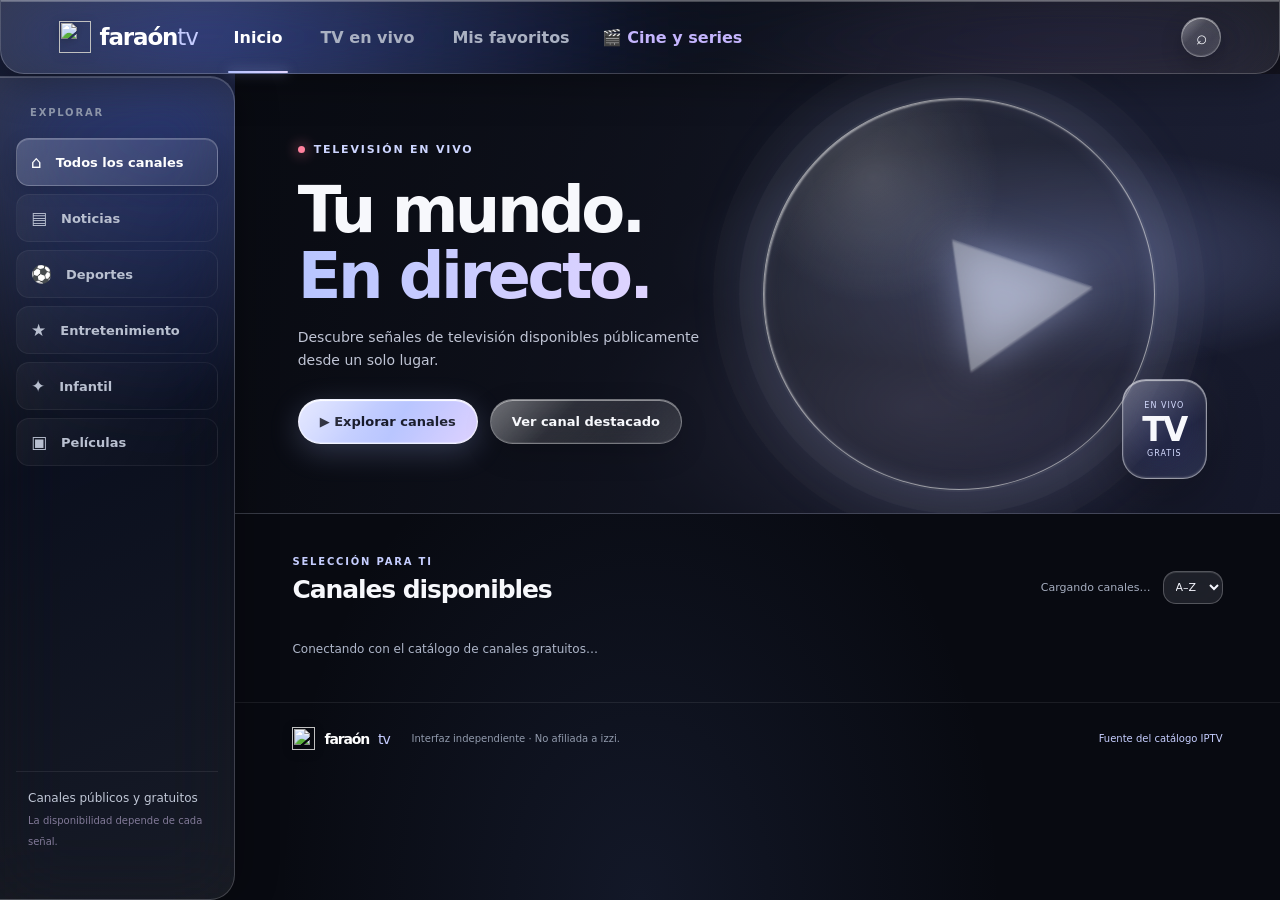
==== index.html @ 4529d4c0 "Show Faraon TV icon without a box" ====
<!doctype html>
<html lang="es"><head><meta charset="utf-8"><meta name="viewport" content="width=device-width,initial-scale=1,viewport-fit=cover"><meta name="theme-color" content="#100c20"><title>Faraón TV — TV en vivo</title><link rel="stylesheet" href="styles.css"><script src="https://cdn.jsdelivr.net/npm/hls.js@latest"></script><style>.cine-nav{color:#c4b5fd;text-decoration:none;display:inline-flex;align-items:center}.cine-nav:hover{color:#fff}@media(max-width:700px){.cine-nav{font-size:12px;padding:8px 6px}}</style><style>
.auth-gate{position:fixed;inset:0;z-index:9999;display:grid;place-items:center;padding:22px;background:radial-gradient(ellipse at 50% 15%,#34235a,#0a0812 65%);color:#fff;font-family:system-ui,sans-serif}.auth-gate[hidden]{display:none}.auth-card{width:min(100%,410px);padding:30px 24px;text-align:center;border:1px solid #ffffff35;border-radius:28px;background:linear-gradient(145deg,#ffffff18,#ffffff08);box-shadow:inset 0 1px #ffffff30,0 24px 70px #0008}.auth-logo{width:86px;height:86px;object-fit:contain;margin:0 auto 12px}.auth-card h1{margin:8px 0;font-size:28px}.auth-card p{color:#c8bfdc;line-height:1.5}.google-login{width:100%;display:flex;align-items:center;justify-content:center;gap:12px;padding:14px;border:1px solid #ffffff38;border-radius:14px;background:#fff;color:#211b2e;font-weight:750;font-size:15px;cursor:pointer}.google-login:disabled{opacity:.6}.google-login svg{width:20px;height:20px}.auth-error{min-height:20px;color:#ffb6c1;font-size:13px}.auth-user{display:flex;align-items:center;gap:8px;font-size:12px;color:#d5c9f1}.auth-user button{border:1px solid #ffffff30;border-radius:999px;background:#ffffff10;color:#fff;padding:7px 10px;cursor:pointer}
.account-menu{position:relative;display:flex;align-items:center;gap:8px;min-width:0}.account-trigger{display:flex;align-items:center;gap:8px;max-width:220px;border:1px solid #ffffff24;background:#ffffff0c;color:inherit;border-radius:999px;padding:5px 10px 5px 5px;cursor:pointer}.account-trigger img,.account-trigger .account-initial{width:30px;height:30px;border-radius:50%;object-fit:cover;background:#51436e}.account-trigger .account-initial{display:grid;place-items:center;color:white;font-weight:800}.account-email{overflow:hidden;text-overflow:ellipsis;white-space:nowrap;max-width:145px;font-size:12px}.account-pop{position:absolute;z-index:1000;right:0;top:calc(100% + 10px);width:240px;padding:14px;border:1px solid #ffffff24;border-radius:16px;background:#171321;color:#fff;box-shadow:0 16px 48px #0009}.account-pop[hidden],.account-menu[hidden]{display:none!important}.account-pop p{font-size:12px;color:#c9c2d8;overflow-wrap:anywhere;margin:0 0 12px}.account-pop button{width:100%;padding:10px;border:0;border-radius:10px;background:#ffffff12;color:#fff;cursor:pointer}@media(max-width:560px){.account-email{display:none}.account-trigger{padding-right:5px}.account-pop{position:fixed;right:12px;top:76px}} .brand-icon{object-fit:contain;background:transparent!important;border:0!important;border-radius:0!important;box-shadow:none!important;backdrop-filter:none!important;padding:0;filter:drop-shadow(0 2px 5px #0004)}.small-brand .brand-icon{width:23px;height:23px}
</style></head>
<body><section id="authGate" class="auth-gate" hidden><div class="auth-card"><img class="auth-logo" src="https://file.garden/atfkA5LAxkEsYlWN/48804-removebg-preview.png" alt="Faraón TV" onerror="this.style.display='none'"><div style="font-size:11px;letter-spacing:.18em;color:#c8b5ff;font-weight:800">ACCESO EXCLUSIVO</div><h1>Bienvenido a Faraón TV</h1><p>Inicia sesión con Google para acceder a los canales, películas y series.</p><button id="googleLogin" class="google-login"><svg viewBox="0 0 48 48" aria-hidden="true"><path fill="#EA4335" d="M24 9.5c3.54 0 6.71 1.22 9.21 3.6l6.85-6.85C35.9 2.38 30.47 0 24 0 14.62 0 6.51 5.38 2.56 13.22l7.98 6.19C12.43 13.72 17.74 9.5 24 9.5z"/><path fill="#4285F4" d="M46.98 24.55c0-1.57-.15-3.09-.38-4.55H24v9.02h12.94c-.58 2.96-2.26 5.48-4.76 7.18l7.73 6C44.42 37.95 46.98 31.77 46.98 24.55z"/><path fill="#FBBC05" d="M10.53 28.59a14.4 14.4 0 0 1 0-9.18l-7.98-6.19a24 24 0 0 0 0 21.56z"/><path fill="#34A853" d="M24 48c6.48 0 11.93-2.13 15.91-5.8l-7.73-6c-2.15 1.45-4.9 2.3-8.18 2.3-6.26 0-11.57-4.22-13.47-9.91l-7.98 6.19C6.51 42.62 14.62 48 24 48z"/></svg>Continuar con Google</button><p id="authError" class="auth-error" role="status"></p><small style="color:#9f95b8">Tu sesión se administra de forma segura con Supabase.</small></div></section>
<script type="module">
import { createClient } from 'https://esm.sh/@supabase/supabase-js@2.57.0';
const supabase=createClient('https://vavccireczpousisropq.supabase.co','sb_publishable_TexyQd7hbvq5Wb1plAVRlQ_CVCT6jrP');
const gate=document.getElementById('authGate'),login=document.getElementById('googleLogin'),err=document.getElementById('authError');
let ready=false;
async function checkAuth(){const {data:{session},error}=await supabase.auth.getSession();if(error)console.error(error);gate.hidden=!!session;document.body.classList.toggle('auth-locked',!session);ready=true;if(session)window.dispatchEvent(new Event('faraon-authenticated'));if(!session&&location.pathname.endsWith('/cine.html'))sessionStorage.setItem('faraon-after-login','cine.html');}
login.addEventListener('click',async()=>{login.disabled=true;err.textContent='Conectando con Google…';const {error}=await supabase.auth.signInWithOAuth({provider:'google',options:{redirectTo:location.origin+location.pathname}});if(error){err.textContent='No se pudo iniciar sesión: '+error.message;login.disabled=false;}});
supabase.auth.onAuthStateChange((event,session)=>{if(event==='SIGNED_IN'&&session){gate.hidden=true;document.body.classList.remove('auth-locked');window.dispatchEvent(new Event('faraon-authenticated'));const next=sessionStorage.getItem('faraon-after-login');if(next){sessionStorage.removeItem('faraon-after-login');if(!location.pathname.endsWith('/'+next))location.href=next;}}else if(event==='SIGNED_OUT'){gate.hidden=false;document.body.classList.add('auth-locked');}});
checkAuth();

const accountMenu=document.getElementById('accountMenu'),accountTrigger=document.getElementById('accountTrigger'),accountPopover=document.getElementById('accountPopover'),accountEmail=document.getElementById('accountEmail'),accountDetails=document.getElementById('accountDetails'),signOutButton=document.getElementById('signOutButton');let currentAccountAvatar=document.getElementById('accountAvatar');
function showAccount(session){if(!accountMenu)return;accountMenu.hidden=!session;if(!session){accountPopover.hidden=true;return;}const user=session.user||{},email=user.email||'Cuenta de Google',name=user.user_metadata?.full_name||user.user_metadata?.name||email,avatar=user.user_metadata?.avatar_url||user.user_metadata?.picture;accountEmail.textContent=email;accountDetails.textContent=email;if(avatar){if(currentAccountAvatar?.tagName!=='IMG'){const img=document.createElement('img');img.id='accountAvatar';img.alt='';img.referrerPolicy='no-referrer';currentAccountAvatar.replaceWith(img);currentAccountAvatar=img;}currentAccountAvatar.src=avatar;}else{if(currentAccountAvatar?.tagName==='IMG'){const span=document.createElement('span');span.id='accountAvatar';span.className='account-initial';currentAccountAvatar.replaceWith(span);currentAccountAvatar=span;}currentAccountAvatar.textContent=(name[0]||'F').toUpperCase();}accountMenu.hidden=false;}
accountTrigger?.addEventListener('click',()=>{accountPopover.hidden=!accountPopover.hidden;accountTrigger.setAttribute('aria-expanded',String(!accountPopover.hidden));});document.addEventListener('click',e=>{if(accountMenu&&!accountMenu.contains(e.target)){accountPopover.hidden=true;accountTrigger?.setAttribute('aria-expanded','false');}});
signOutButton?.addEventListener('click',async()=>{signOutButton.disabled=true;signOutButton.textContent='Cerrando sesión…';const {error}=await supabase.auth.signOut();if(error){accountDetails.textContent='No se pudo cerrar sesión: '+error.message;signOutButton.disabled=false;signOutButton.textContent='Cerrar sesión';return;}showAccount(null);gate.hidden=false;document.body.classList.add('auth-locked');signOutButton.disabled=false;signOutButton.textContent='Cerrar sesión';});supabase.auth.getSession().then(({data})=>showAccount(data.session));supabase.auth.onAuthStateChange((_event,session)=>showAccount(session));
</script>
<header class="topbar"><button class="menu-btn" id="menuBtn" aria-label="Abrir menú">☰</button><a class="brand" href="#"><img class="brand-mark brand-icon" src="https://file.garden/atfkA5LAxkEsYlWN/48804-removebg-preview.png" alt=""><span>faraón<span class="brand-light">tv</span></span></a><nav class="topnav"><button class="nav-link active" data-view="home">Inicio</button><button class="nav-link" data-view="live">TV en vivo</button><button class="nav-link" data-view="favorites">Mis favoritos</button><a class="nav-link cine-nav" href="cine.html">🎬 Cine y series</a></nav><div class="top-actions"><button id="searchToggle" class="icon-btn" aria-label="Buscar">⌕</button><div id="accountMenu" class="account-menu" hidden><button id="accountTrigger" class="account-trigger" aria-expanded="false" aria-controls="accountPopover"><span id="accountAvatar" class="account-initial">F</span><span id="accountEmail" class="account-email">Mi cuenta</span>⌄</button><div id="accountPopover" class="account-pop" hidden><p id="accountDetails"></p><button id="signOutButton">Cerrar sesión</button></div></div></div></header>
<aside id="sidebar" class="sidebar"><div class="mobile-menu-links" aria-label="Navegación principal"><div class="side-label">MENÚ PRINCIPAL</div><button class="side-link" data-view="home">⌂ <span>Inicio</span></button><button class="side-link" data-view="live">▶ <span>TV en vivo</span></button><button class="side-link" data-view="favorites">♡ <span>Mis favoritos</span></button><a class="side-link" href="cine.html">🎬 <span>Cine y series</span></a><button class="side-link" id="mobileSearchToggle">⌕ <span>Buscar canales</span></button><div class="mobile-menu-divider"></div></div><div class="side-label">EXPLORAR</div><button class="side-link selected" data-category="all">⌂ <span>Todos los canales</span></button><button class="side-link" data-category="news">▤ <span>Noticias</span></button><button class="side-link" data-category="sports">⚽ <span>Deportes</span></button><button class="side-link" data-category="entertainment">★ <span>Entretenimiento</span></button><button class="side-link" data-category="kids">✦ <span>Infantil</span></button><button class="side-link" data-category="movies">▣ <span>Películas</span></button><div class="side-note">Canales públicos y gratuitos<br><small>La disponibilidad depende de cada señal.</small></div></aside>
<main><section class="hero"><div class="hero-shade"></div><div class="hero-content"><div class="eyebrow"><span class="live-dot"></span> TELEVISIÓN EN VIVO</div><h1>Tu mundo.<br><span>En directo.</span></h1><p>Descubre señales de televisión disponibles públicamente desde un solo lugar.</p><div class="hero-actions"><button id="exploreBtn" class="primary-btn">▶ Explorar canales</button><button id="featuredBtn" class="secondary-btn">Ver canal destacado</button></div></div><div class="hero-badge"><span>EN VIVO</span><strong>TV</strong><small>GRATIS</small></div></section>
<section id="playerSection" class="player-section hidden"><div class="player-head"><div><span class="live-pill">● EN VIVO</span><h2 id="playingTitle">Selecciona un canal</h2></div><button id="closePlayer" class="icon-btn">✕</button></div><div class="video-wrap"><video id="video" controls playsinline></video><div id="playerMessage" class="player-message">Elige un canal para comenzar.</div></div><p class="player-hint">Si una señal no carga, puede estar fuera de línea o no permitir reproducción en este navegador.</p></section>
<section class="content-section" id="channelsSection"><div class="section-head"><div><p class="eyebrow purple">SELECCIÓN PARA TI</p><h2 id="sectionTitle">Canales disponibles</h2></div><div class="section-tools"><span id="channelCount" class="muted">Cargando canales…</span><select id="sortSelect" aria-label="Ordenar canales"><option value="name">A–Z</option><option value="country">País</option></select></div></div><div id="searchBox" class="search-box hidden"><input id="searchInput" type="search" placeholder="Busca un canal…" autocomplete="off"></div><div id="status" class="status">Conectando con el catálogo de canales gratuitos…</div><div id="channelGrid" class="channel-grid"></div><button id="loadMore" class="load-more hidden">Cargar más canales</button></section>
<footer><span class="brand small-brand"><img class="brand-mark brand-icon" src="https://file.garden/atfkA5LAxkEsYlWN/48804-removebg-preview.png" alt=""> faraón<span class="brand-light">tv</span></span><span>Interfaz independiente · No afiliada a izzi.</span><a href="https://github.com/iptv-org/iptv" target="_blank" rel="noreferrer">Fuente del catálogo IPTV</a></footer></main><script src="app.js"></script></body></html>
---- styles.css ----
:root{--bg:#100c20;--panel:#1b1630;--text:#f8f6ff;--muted:#aaa3bd;--purple:#9c6cff;--pink:#e65bbd;--line:#ffffff13}*{box-sizing:border-box}html{scroll-behavior:smooth}body{margin:0;background:var(--bg);color:var(--text);font-family:Inter,system-ui,sans-serif}button,input,select{font:inherit}button{cursor:pointer;color:inherit;border:0}.topbar{height:76px;display:flex;align-items:center;gap:34px;padding:0 5.5%;background:#100c20ed;border-bottom:1px solid var(--line);position:sticky;top:0;z-index:10;backdrop-filter:blur(18px)}.brand{display:flex;align-items:center;gap:9px;text-decoration:none;color:white;font-size:23px;font-weight:900;letter-spacing:-1px;white-space:nowrap}.brand-mark{display:grid;place-items:center;width:32px;height:32px;background:linear-gradient(135deg,var(--purple),var(--pink));border-radius:10px;font-size:15px}.brand-light{font-weight:500;color:#b7a3ff}.topnav{display:flex;gap:26px;height:100%;align-items:center}.nav-link{height:100%;background:none;color:var(--muted);font-weight:600;position:relative}.nav-link.active,.nav-link:hover{color:#fff}.nav-link.active:after{content:"";height:3px;position:absolute;bottom:0;left:0;right:0;background:linear-gradient(90deg,var(--purple),var(--pink));border-radius:3px}.top-actions{margin-left:auto;display:flex;gap:20px;align-items:center}.icon-btn,.menu-btn{background:#ffffff0c;border:1px solid var(--line);width:40px;height:40px;border-radius:50%;font-size:19px}.avatar{width:36px;height:36px;border-radius:50%;display:grid;place-items:center;background:linear-gradient(135deg,#b38aff,#f16bc1);font-weight:800}.menu-btn{display:none}.sidebar{position:fixed;top:76px;bottom:0;left:0;width:235px;padding:30px 16px;background:#151027;border-right:1px solid var(--line);z-index:5;display:flex;flex-direction:column;gap:8px}.side-label{font-size:10px;font-weight:800;letter-spacing:1.8px;color:#716985;padding:0 14px 12px}.side-link{display:flex;align-items:center;gap:14px;padding:13px 14px;border-radius:12px;background:transparent;color:#bcb5cf;text-align:left;font-size:17px}.side-link span{font-size:13px;font-weight:600}.side-link:hover,.side-link.selected{background:#8d60ed20;color:white}.side-link.selected{box-shadow:inset 3px 0 var(--purple)}.side-note{margin-top:auto;padding:16px 12px;border-top:1px solid var(--line);font-size:12px;line-height:1.8;color:#c3b8df}.side-note small{color:#827a98}main{margin-left:235px}.hero{min-height:420px;position:relative;overflow:hidden;padding:65px 6%;display:flex;align-items:center;background:radial-gradient(ellipse at 80% 40%,#683ba8 0,#312052 27%,#17102a 63%,#100c20 100%)}.hero:before{content:"";position:absolute;width:360px;height:360px;right:10%;top:28px;border-radius:50%;border:1px solid #c7a3ff24;box-shadow:0 0 0 35px #c7a3ff09,0 0 0 75px #c7a3ff07}.hero:after{content:"▶";position:absolute;right:17%;top:100px;font-size:160px;color:#fff1;text-shadow:0 0 80px #d7b7ff66;transform:rotate(-8deg)}.hero-shade{position:absolute;inset:0;background:linear-gradient(90deg,#100c20 0%,#100c20a8 47%,transparent 100%)}.hero-content{position:relative;z-index:1;max-width:550px}.eyebrow{font-size:11px;letter-spacing:2px;font-weight:800;color:#d7c3ff;display:flex;align-items:center;gap:9px}.live-dot{width:7px;height:7px;background:#ff4f88;border-radius:50%;box-shadow:0 0 12px #ff4f88}.hero h1{font-size:clamp(42px,5vw,67px);letter-spacing:-3px;line-height:1.03;margin:22px 0 16px;font-weight:900}.hero h1 span{color:#c3a4ff}.hero p{color:#bcb3d0;max-width:420px;line-height:1.7;font-size:14px}.hero-actions{display:flex;gap:12px;margin-top:26px;flex-wrap:wrap}.primary-btn,.secondary-btn{padding:14px 19px;border-radius:11px;font-weight:700;font-size:13px}.primary-btn{background:linear-gradient(110deg,#9561f6,#d35dc7);box-shadow:0 8px 25px #9a55eb38}.secondary-btn{background:#ffffff10;border:1px solid #ffffff28}.hero-badge{position:absolute;right:7%;bottom:34px;z-index:1;width:85px;height:100px;border-radius:15px;background:#ffffff12;border:1px solid #ffffff28;display:flex;flex-direction:column;align-items:center;justify-content:center;backdrop-filter:blur(10px)}.hero-badge span,.hero-badge small{font-size:8px;letter-spacing:1px;color:#d9c5ff}.hero-badge strong{font-size:33px;letter-spacing:-2px}.content-section,.player-section{padding:38px 5.5% 30px}.section-head,.player-head{display:flex;align-items:end;justify-content:space-between;gap:20px;margin-bottom:22px}.purple{color:#b99aff;font-size:10px;margin:0 0 8px}.section-head h2,.player-head h2{margin:0;font-size:25px;letter-spacing:-.8px}.section-tools{display:flex;align-items:center;gap:12px}.muted{font-size:11px;color:var(--muted)}select{background:var(--panel);color:#ddd4f4;border:1px solid var(--line);border-radius:8px;padding:8px;font-size:11px}.channel-grid{display:grid;grid-template-columns:repeat(4,minmax(0,1fr));gap:15px}.channel-card{min-width:0;background:linear-gradient(145deg,#211a37,#19142a);border:1px solid #ffffff0d;border-radius:14px;overflow:hidden;text-align:left;transition:transform .18s,border-color .18s;position:relative}.channel-card:hover{transform:translateY(-4px);border-color:#a17afc80}.channel-logo{height:100px;display:grid;place-items:center;background:radial-gradient(ellipse at center,#4b356a,#211a37 70%);padding:18px;position:relative}.channel-logo img{position:absolute;left:50%;top:50%;transform:translate(-50%,-50%);display:block;width:auto;height:auto;max-width:calc(100% - 34px);max-height:calc(100% - 24px);object-fit:contain;filter:drop-shadow(0 4px 12px #0005);pointer-events:none}.channel-logo .logo-fallback{position:relative;z-index:0;max-width:100%;overflow:hidden;text-overflow:ellipsis;white-space:nowrap}.logo-fallback{font-size:27px;font-weight:900;letter-spacing:-1px;color:#d5c2ff}.channel-info{padding:12px 13px 14px}.channel-name{font-size:12px;font-weight:750;white-space:nowrap;overflow:hidden;text-overflow:ellipsis;margin-bottom:7px}.channel-meta{font-size:10px;color:#9b91b4;display:flex;justify-content:space-between;gap:5px}.channel-live{color:#ff80aa;font-weight:800;font-size:9px}.favorite{position:absolute;top:9px;right:9px;background:#120d1eaa;border:1px solid #ffffff1a;border-radius:50%;width:29px;height:29px;font-size:16px}.favorite.on{color:#ff7eb5}.search-box{margin:-5px 0 18px}.search-box input{width:100%;padding:13px 15px;border:1px solid var(--line);border-radius:10px;background:var(--panel);color:white;outline:none}.status{font-size:12px;color:#a89dbd;padding:16px 0}.load-more{display:block;margin:26px auto 0;background:#ffffff0c;border:1px solid var(--line);padding:12px 22px;border-radius:10px;font-weight:600;font-size:12px}.player-section{padding-top:28px;background:#0c0916;border-bottom:1px solid var(--line)}.player-head{align-items:center}.live-pill{display:inline-block;font-size:9px;letter-spacing:1px;color:#ff7daa;margin-bottom:8px}.video-wrap{position:relative;background:#050408;border-radius:14px;overflow:hidden;aspect-ratio:16/9;max-height:70vh}.video-wrap video{width:100%;height:100%;display:block;background:#050408}.player-message{position:absolute;inset:0;display:grid;place-items:center;color:#b9b0cb;font-size:13px;text-align:center;padding:25px;pointer-events:none}.player-hint{font-size:10px;color:#817790}.hidden{display:none!important}footer{border-top:1px solid var(--line);padding:24px 5.5%;display:flex;align-items:center;gap:22px;color:#7f7692;font-size:10px;flex-wrap:wrap}.small-brand{font-size:14px}.small-brand .brand-mark{width:23px;height:23px;border-radius:7px;font-size:11px}footer a{color:#b9a1f6;text-decoration:none;margin-left:auto}
@media(max-width:1050px){.sidebar{width:205px}.sidebar span{font-size:12px}main{margin-left:205px}.channel-grid{grid-template-columns:repeat(3,minmax(0,1fr))}.topbar{gap:22px}.hero-badge{right:4%}}
@media(max-width:760px){.topbar{height:64px;padding:0 16px;gap:13px}.menu-btn{display:block;width:35px;height:35px;font-size:16px}.brand{font-size:20px;gap:7px}.brand-mark{width:29px;height:29px}.topnav{display:none}.top-actions{gap:10px}.sidebar{top:64px;transform:translateX(-100%);transition:transform .2s;width:255px;box-shadow:15px 0 40px #0005}.sidebar.open{transform:translateX(0)}main{margin-left:0}.hero{min-height:390px;padding:52px 23px}.hero h1{font-size:49px}.hero p{max-width:290px;font-size:13px}.hero:before{right:-140px;top:80px}.hero:after{right:-25px;top:130px;font-size:120px}.hero-badge{right:18px;bottom:20px;transform:scale(.78);transform-origin:bottom right}.hero-content{max-width:90%}.content-section,.player-section{padding:29px 17px}.section-head{align-items:flex-start;flex-direction:column;gap:14px}.section-head h2{font-size:22px}.section-tools{width:100%;justify-content:space-between}.channel-grid{grid-template-columns:repeat(2,minmax(0,1fr));gap:11px}.channel-logo{height:88px;padding:14px}.channel-info{padding:11px}.channel-name{font-size:11px}.channel-meta{font-size:9px}.player-head h2{font-size:20px}.video-wrap{aspect-ratio:16/9}footer{padding:22px 17px;gap:12px}footer a{margin-left:0}.section-tools select{max-width:90px}}@media(min-width:761px) and (max-width:900px){.topbar{padding:0 20px}.sidebar{width:190px}main{margin-left:190px}.channel-grid{grid-template-columns:repeat(2,minmax(0,1fr))}.hero{padding-left:35px}.hero h1{font-size:50px}}
/* Marcadores y partidos */
.matches-section{padding:38px 5.5% 34px;background:linear-gradient(180deg,#171128,#100c20);border-top:1px solid var(--line);border-bottom:1px solid var(--line);scroll-margin-top:82px}.matches-heading{display:flex;justify-content:space-between;align-items:center;gap:18px;margin-bottom:20px}.matches-heading h2{margin:0;font-size:27px;letter-spacing:-.8px}.matches-subtitle{margin:9px 0 0;color:var(--muted);font-size:12px;line-height:1.5}.refresh-btn{background:#ffffff0d;border:1px solid #ffffff22;border-radius:10px;padding:11px 14px;font-size:12px;font-weight:700;white-space:nowrap}.refresh-btn:hover{background:#9c6cff22}.matches-filters{display:flex;gap:8px;flex-wrap:wrap;margin:0 0 17px}.match-filter{padding:8px 13px;border-radius:999px;background:#ffffff08;border:1px solid var(--line);font-size:11px;color:#bdb3d1}.match-filter.active{background:#9c6cff25;border-color:#9c6cff99;color:white}.matches-status{font-size:12px;color:var(--muted);padding:10px 0 15px}.matches-grid{display:grid;grid-template-columns:repeat(2,minmax(0,1fr));gap:12px}.match-card{min-width:0;padding:15px;background:linear-gradient(145deg,#211a37,#19142a);border:1px solid #ffffff12;border-radius:13px}.match-card-top{display:flex;justify-content:space-between;gap:8px;align-items:center;margin-bottom:15px}.match-league{font-size:10px;color:#bca8f4;white-space:nowrap;overflow:hidden;text-overflow:ellipsis}.match-state{font-size:9px;font-weight:800;letter-spacing:.6px;padding:5px 7px;border-radius:6px;background:#ffffff0c;color:#c6bdd6;white-space:nowrap}.match-state.live{background:#ff4e7620;color:#ff83a2}.match-teams{display:grid;grid-template-columns:minmax(0,1fr) auto minmax(0,1fr);gap:10px;align-items:center}.match-team{display:flex;align-items:center;gap:8px;min-width:0;font-size:12px;font-weight:700}.match-team.away{flex-direction:row-reverse;text-align:right}.team-logo{width:27px;height:27px;object-fit:contain;flex-shrink:0}.team-name{overflow:hidden;text-overflow:ellipsis;line-height:1.35}.match-score{font-size:21px;font-weight:900;letter-spacing:1px;white-space:nowrap}.match-time{font-size:11px;color:#b8adca;text-align:center;margin-top:14px}.match-card.live-card{border-color:#ff4e7650}.matches-foot{display:flex;justify-content:space-between;gap:12px;flex-wrap:wrap;color:#817790;font-size:10px;margin-top:18px}.matches-empty{grid-column:1/-1;border:1px dashed #ffffff20;border-radius:12px;padding:24px;color:#aaa0bc;text-align:center;font-size:12px;line-height:1.7}.hero-actions .secondary-btn{position:relative;z-index:2}
@media(max-width:760px){.matches-section{padding:29px 17px}.matches-heading{align-items:flex-start}.matches-heading h2{font-size:23px}.matches-subtitle{max-width:260px}.refresh-btn{padding:10px;font-size:11px}.matches-grid{grid-template-columns:minmax(0,1fr);gap:10px}.match-card{padding:13px}.match-team{font-size:11px}.match-score{font-size:20px}.matches-foot{font-size:9px}}


/* Acción para abrir una señal deportiva desde un partido en juego */
.match-watch-btn{display:block;width:100%;margin-top:14px;padding:11px 14px;border:1px solid rgba(157,116,255,.45);border-radius:12px;background:linear-gradient(135deg,#7b42e8,#5726b8);color:#fff;font:inherit;font-weight:700;cursor:pointer;transition:filter .2s,transform .2s}.match-watch-btn:hover{filter:brightness(1.12);transform:translateY(-1px)}.match-watch-btn:focus-visible{outline:2px solid #fff;outline-offset:3px}

/* Exploración de canales por país */
.country-toggle{margin-top:6px}.country-chevron{margin-left:auto!important;font-size:17px!important;color:#8e82a8}.country-panel{padding:0 4px 8px 12px;display:flex;flex-direction:column;gap:8px;min-height:0}.country-panel.hidden{display:none}.country-panel input{width:100%;min-width:0;background:#ffffff0b;color:#fff;border:1px solid var(--line);border-radius:9px;padding:10px;font-size:12px;outline:none}.country-panel input:focus{border-color:var(--purple)}.country-list{display:flex;flex-direction:column;gap:3px;max-height:34vh;overflow:auto;padding-right:3px}.country-option{display:flex;justify-content:space-between;align-items:center;gap:8px;text-align:left;background:transparent;color:#bcb5cf;padding:9px 10px;border-radius:8px;font-size:12px}.country-option small{color:#827a98;font-size:10px}.country-option:hover,.country-option.selected{background:#8d60ed20;color:#fff}.country-option.selected{box-shadow:inset 2px 0 var(--purple)}
@media(max-width:760px){.country-list{max-height:27vh}.country-panel{padding-left:8px}}

/* Fix menú desplegable de países dentro del sidebar */
.country-menu{display:flex;flex-direction:column;gap:6px;flex-shrink:0}
.country-toggle{width:100%;flex-shrink:0}
.country-panel{width:100%;max-height:42vh;overflow:hidden;padding:8px;background:#100c20;border:1px solid var(--line);border-radius:12px;display:flex;flex-direction:column;gap:8px}
.country-panel.hidden{display:none!important}
.country-panel input{width:100%;min-width:0;background:#ffffff0b;color:#fff;border:1px solid var(--line);border-radius:9px;padding:10px;font-size:12px;outline:none}
.country-list{display:flex;flex-direction:column;gap:3px;overflow-y:auto;min-height:0;max-height:calc(42vh - 55px);padding-right:3px}
.country-option{flex-shrink:0}
@media(max-width:760px){.country-panel{max-height:38vh}.country-list{max-height:calc(38vh - 55px)}}


/* Apple-inspired Liquid Glass refresh */
:root{color-scheme:dark;--bg:#090b12;--panel:rgba(255,255,255,.065);--text:#f7f8fc;--muted:#a5adbf;--purple:#a9b8ff;--pink:#d6c4ff;--line:rgba(255,255,255,.13)}
html{scroll-padding-top:88px}
body{background:radial-gradient(ellipse at 72% -10%,rgba(112,128,255,.20),transparent 38%),radial-gradient(ellipse at 4% 38%,rgba(170,130,255,.10),transparent 35%),#090b12;color:var(--text)}
button,select,input{ -webkit-tap-highlight-color:transparent}
button{transition:background .22s,border-color .22s,transform .22s,box-shadow .22s}
.topbar{height:74px;padding:0 4.5%;gap:30px;background:rgba(15,17,27,.66);border-bottom:1px solid rgba(255,255,255,.12);backdrop-filter:blur(32px) saturate(180%);-webkit-backdrop-filter:blur(32px) saturate(180%);box-shadow:0 8px 30px #0002}
.brand{letter-spacing:-1.15px}.brand-mark{background:linear-gradient(145deg,rgba(255,255,255,.35),rgba(160,174,255,.22));border:1px solid #ffffff40;box-shadow:inset 0 1px #ffffff65,0 5px 18px #8395ff25;backdrop-filter:blur(20px)}
.brand-light{color:#c5ccff}
.nav-link{color:#aab1c2}.nav-link.active:after{height:2px;background:linear-gradient(90deg,#b5c2ff,#e2d5ff);box-shadow:0 0 12px #b5c2ff99}
.icon-btn,.menu-btn{background:rgba(255,255,255,.075);border:1px solid rgba(255,255,255,.17);box-shadow:inset 0 1px rgba(255,255,255,.12),0 5px 20px #0002;backdrop-filter:blur(20px)}
.icon-btn:hover,.menu-btn:hover{background:rgba(255,255,255,.14);transform:translateY(-1px)}
.avatar{background:linear-gradient(145deg,#d7dcff,#a5aefb 50%,#d7c3ff);color:#20243a;box-shadow:inset 0 1px #fff9,0 4px 18px #a7b4ff35}
.sidebar{background:rgba(17,19,29,.68);border-right:1px solid #ffffff12;backdrop-filter:blur(30px) saturate(160%);-webkit-backdrop-filter:blur(30px) saturate(160%)}
.side-label{color:#8f98ac}.side-link{border:1px solid transparent;color:#b9c0d0;border-radius:13px}.side-link:hover,.side-link.selected{background:linear-gradient(135deg,rgba(171,186,255,.18),rgba(220,207,255,.06));border-color:rgba(202,211,255,.18);color:white;box-shadow:inset 0 1px rgba(255,255,255,.09)}.side-link.selected{box-shadow:inset 3px 0 #c1caff,inset 0 1px #ffffff12}
.side-note{border-top-color:#ffffff14;color:#c0c7d6}
.hero{min-height:440px;background:radial-gradient(ellipse at 78% 45%,rgba(140,155,255,.28),transparent 34%),radial-gradient(ellipse at 66% 70%,rgba(214,196,255,.13),transparent 32%),linear-gradient(115deg,#10131e,#17192b 60%,#202039);border-bottom:1px solid #ffffff0c}
.hero:before{width:340px;height:340px;right:12%;top:40px;border:1px solid #e1e5ff3b;box-shadow:0 0 0 1px #ffffff08,0 0 0 24px #ffffff08,0 0 0 52px #ffffff06,0 0 70px #a5b4ff24}
.hero:after{right:18%;top:115px;color:#ffffff14;text-shadow:0 0 90px #b9c5ff80}
.hero-shade{background:linear-gradient(90deg,#0c0f19 0%,rgba(12,15,25,.85) 40%,rgba(12,15,25,.05) 100%)}
.eyebrow{color:#cdd5ff;letter-spacing:1.8px}.live-dot{background:#ff829e;box-shadow:0 0 14px #ff829e}
.hero h1{letter-spacing:-3.5px}.hero h1 span{background:linear-gradient(100deg,#b7c5ff,#e0d4ff);color:transparent;background-clip:text;-webkit-background-clip:text}
.hero p{color:#c0c5d5}
.primary-btn,.secondary-btn{border-radius:999px;padding:14px 21px;backdrop-filter:blur(20px);-webkit-backdrop-filter:blur(20px)}
.primary-btn{background:linear-gradient(120deg,#dbe0ff,#b8c5ff 55%,#d9ccff);color:#171a2a;box-shadow:inset 0 1px #fff,0 8px 28px #a7b4ff26}
.primary-btn:hover{transform:translateY(-2px);box-shadow:inset 0 1px #fff,0 12px 34px #a7b4ff3d}
.secondary-btn{background:rgba(255,255,255,.09);border:1px solid rgba(255,255,255,.22);box-shadow:inset 0 1px rgba(255,255,255,.12)}
.secondary-btn:hover{background:rgba(255,255,255,.15)}
.hero-badge{border-radius:24px;background:linear-gradient(145deg,rgba(255,255,255,.16),rgba(255,255,255,.035));border:1px solid #ffffff36;box-shadow:inset 0 1px #ffffff30,0 20px 60px #0003;backdrop-filter:blur(28px) saturate(180%);-webkit-backdrop-filter:blur(28px) saturate(180%)}
.hero-badge span,.hero-badge small{color:#d5dcff}
.content-section{padding-top:42px}.section-head h2,.player-head h2{letter-spacing:-1.1px}
.purple{color:#c6ceff}
select,.search-box input{background:rgba(255,255,255,.065);color:#f6f7ff;border:1px solid rgba(255,255,255,.16);border-radius:13px;backdrop-filter:blur(18px);outline:none}
select:focus,.search-box input:focus{border-color:#b8c4ff88;box-shadow:0 0 0 3px #b8c4ff18}
.channel-grid{gap:17px}
.channel-card{background:linear-gradient(145deg,rgba(255,255,255,.095),rgba(255,255,255,.035));border:1px solid rgba(255,255,255,.12);border-radius:21px;box-shadow:inset 0 1px rgba(255,255,255,.11),0 10px 30px #0002;backdrop-filter:blur(22px) saturate(140%);-webkit-backdrop-filter:blur(22px) saturate(140%);transition:transform .25s,border-color .25s,background .25s,box-shadow .25s}
.channel-card:hover{transform:translateY(-4px) scale(1.012);border-color:rgba(194,205,255,.38);background:linear-gradient(145deg,rgba(185,198,255,.13),rgba(255,255,255,.045));box-shadow:inset 0 1px #ffffff20,0 18px 38px #0003}
.channel-logo{height:112px;background:radial-gradient(ellipse at 50% 35%,rgba(178,190,255,.16),rgba(255,255,255,.025) 68%);border-bottom:1px solid #ffffff0c}
.logo-fallback{color:#d7ddff}
.channel-info{padding:14px 15px 16px}.channel-name{font-size:12px}.channel-meta{color:#aeb6c9}
.favorite{background:rgba(18,20,32,.68);border:1px solid #ffffff28;box-shadow:inset 0 1px #ffffff15;backdrop-filter:blur(16px)}
.favorite:hover{transform:scale(1.08);background:#ffffff1c}.favorite.on{color:#ffb5d2}
.status{color:#aeb6c9}
.load-more{border-radius:999px;background:rgba(255,255,255,.07);border:1px solid #ffffff20;backdrop-filter:blur(20px)}
.load-more:hover{background:rgba(255,255,255,.13)}
.player-section{background:rgba(255,255,255,.025);border-bottom:1px solid #ffffff14}
.video-wrap{border:1px solid #ffffff20;border-radius:22px;box-shadow:0 22px 70px #0005;background:#03040a}
.player-message{background:rgba(8,10,18,.26);backdrop-filter:blur(3px)}
footer{border-top-color:#ffffff14;color:#929bad}footer a{color:#c6ceff}
@media(max-width:760px){.topbar{height:64px;padding:0 14px;background:rgba(13,15,24,.76)}.sidebar{background:rgba(17,19,29,.88);backdrop-filter:blur(34px) saturate(180%);-webkit-backdrop-filter:blur(34px) saturate(180%);border-right:1px solid #ffffff1c}.hero{min-height:410px;padding:47px 21px}.hero h1{font-size:clamp(43px,12vw,53px);letter-spacing:-2.8px}.hero:before{right:-160px;top:90px;width:300px;height:300px}.hero:after{right:-25px;top:145px;font-size:112px}.hero-badge{right:12px;bottom:15px}.hero-content{max-width:100%}.content-section,.player-section{padding:30px 15px}.channel-grid{gap:12px}.channel-card{border-radius:18px}.channel-logo{height:94px}.channel-info{padding:12px}.section-head h2{font-size:23px}.player-head h2{font-size:19px}.video-wrap{border-radius:17px}footer{padding:22px 16px}}
@media(prefers-reduced-motion:reduce){*,*::before,*::after{scroll-behavior:auto!important;transition:none!important;animation:none!important}}

/* Liquid Glass: más profundidad óptica, reflejos y capas translúcidas */
:root{--glass-edge:rgba(255,255,255,.34);--glass-fill:rgba(230,236,255,.085);--glass-shadow:0 18px 55px rgba(0,0,0,.28)}
body{background:radial-gradient(ellipse at 16% 4%,rgba(106,133,255,.27),transparent 32%),radial-gradient(ellipse at 84% 25%,rgba(201,167,255,.20),transparent 29%),radial-gradient(ellipse at 50% 100%,rgba(97,125,208,.12),transparent 40%),#080a11;background-attachment:fixed}
.topbar{background:linear-gradient(120deg,rgba(242,245,255,.14),rgba(140,157,220,.045) 48%,rgba(255,255,255,.085));border:1px solid rgba(255,255,255,.2);border-top-color:rgba(255,255,255,.35);border-radius:0 0 24px 24px;box-shadow:inset 0 1px rgba(255,255,255,.24),0 12px 38px #0004;backdrop-filter:blur(34px) saturate(190%);-webkit-backdrop-filter:blur(34px) saturate(190%)}
.sidebar{background:linear-gradient(155deg,rgba(227,233,255,.13),rgba(135,151,211,.045) 44%,rgba(255,255,255,.07));border:1px solid rgba(255,255,255,.19);border-left:0;border-radius:0 25px 25px 0;box-shadow:inset 0 1px rgba(255,255,255,.22),10px 0 36px #0003;backdrop-filter:blur(34px) saturate(190%);-webkit-backdrop-filter:blur(34px) saturate(190%)}
.hero{isolation:isolate;background:radial-gradient(ellipse at 76% 42%,rgba(164,180,255,.38),transparent 32%),radial-gradient(ellipse at 65% 76%,rgba(219,199,255,.2),transparent 33%),linear-gradient(130deg,#111522,#20243b 55%,#15182a);border-bottom:1px solid rgba(255,255,255,.16)}
.hero:before{width:390px;height:390px;right:12%;top:24px;border:1px solid rgba(255,255,255,.55);background:radial-gradient(circle at 28% 20%,rgba(255,255,255,.17),transparent 30%),linear-gradient(135deg,rgba(255,255,255,.08),rgba(173,190,255,.015));box-shadow:inset 1px 1px 2px #fff8,inset -2px -3px 18px #c5d0ff20,0 0 0 2px #ffffff0c,0 0 0 24px #ffffff08,0 0 0 50px #ffffff05,0 0 75px #9caeff30;backdrop-filter:blur(2px)}
.hero:after{font-size:174px;right:18%;top:105px;color:#f5f6ff28;text-shadow:0 2px 2px #fff4,0 0 45px #bdc9ff80;filter:drop-shadow(0 18px 30px #0005)}
.hero-shade{z-index:-1;background:linear-gradient(90deg,rgba(9,11,18,.96),rgba(9,11,18,.66) 44%,rgba(9,11,18,.03))}
.hero-badge{background:linear-gradient(145deg,rgba(255,255,255,.26),rgba(255,255,255,.045) 60%,rgba(176,192,255,.13));border:1px solid rgba(255,255,255,.46);box-shadow:inset 0 1px 1px #fff9,inset 0 -1px 2px #fff3,0 18px 55px #0004;backdrop-filter:blur(30px) saturate(200%);-webkit-backdrop-filter:blur(30px) saturate(200%)}
.primary-btn,.secondary-btn,.icon-btn,.menu-btn,.load-more{position:relative;overflow:hidden}
.primary-btn:before,.secondary-btn:before,.icon-btn:before,.menu-btn:before,.load-more:before{content:"";position:absolute;inset:0;border-radius:inherit;pointer-events:none;background:linear-gradient(135deg,rgba(255,255,255,.3),transparent 38%,rgba(255,255,255,.025) 68%,rgba(255,255,255,.13));opacity:.9}
.primary-btn{border:1px solid rgba(255,255,255,.72);box-shadow:inset 0 1px 1px #fff, inset 0 -1px 1px #fff5,0 8px 30px #aebdff3b}
.secondary-btn{background:linear-gradient(135deg,rgba(255,255,255,.19),rgba(255,255,255,.045));border:1px solid rgba(255,255,255,.36);box-shadow:inset 0 1px #ffffff75,inset 0 -1px #ffffff16,0 10px 30px #0002}
.icon-btn,.menu-btn{background:linear-gradient(145deg,rgba(255,255,255,.2),rgba(255,255,255,.045));border-color:rgba(255,255,255,.32);box-shadow:inset 0 1px #ffffff85,inset 0 -1px #ffffff18,0 8px 22px #0003}
.side-link{background:linear-gradient(120deg,rgba(255,255,255,.045),transparent);border:1px solid rgba(255,255,255,.055)}
.side-link:hover,.side-link.selected{background:linear-gradient(120deg,rgba(204,214,255,.24),rgba(255,255,255,.065));border-color:rgba(255,255,255,.23);box-shadow:inset 0 1px #ffffff2b,0 5px 18px #0002}
.channel-card{position:relative;background:linear-gradient(145deg,rgba(231,237,255,.14),rgba(255,255,255,.035) 55%,rgba(178,191,255,.055));border:1px solid rgba(255,255,255,.21);box-shadow:inset 0 1px 1px rgba(255,255,255,.26),inset 0 -1px rgba(255,255,255,.06),0 16px 38px #0003}
.channel-card:before{content:"";position:absolute;inset:0 0 auto;height:55%;border-radius:inherit;pointer-events:none;background:linear-gradient(145deg,rgba(255,255,255,.075),transparent 55%);z-index:1}
.channel-card:hover{border-color:rgba(211,221,255,.58);background:linear-gradient(145deg,rgba(210,221,255,.2),rgba(255,255,255,.065));box-shadow:inset 0 1px #ffffff45,0 22px 45px #0004}
.channel-logo{background:radial-gradient(ellipse at 50% 20%,rgba(202,213,255,.2),transparent 75%),linear-gradient(145deg,rgba(255,255,255,.055),rgba(255,255,255,.012));border-bottom:1px solid rgba(255,255,255,.13)}
.channel-info{position:relative;z-index:2}
.favorite{background:linear-gradient(145deg,rgba(255,255,255,.28),rgba(255,255,255,.075));border:1px solid rgba(255,255,255,.34);box-shadow:inset 0 1px #ffffff75,0 5px 15px #0002}
select,.search-box input{background:rgba(223,230,255,.10);border-color:rgba(255,255,255,.24);box-shadow:inset 0 1px #ffffff1c}
.player-section{background:linear-gradient(145deg,rgba(223,231,255,.08),rgba(255,255,255,.018));backdrop-filter:blur(18px)}
.video-wrap{border-color:rgba(255,255,255,.28);box-shadow:inset 0 1px #ffffff3a,0 24px 65px #0006}
@media(max-width:760px){.topbar{border-radius:0 0 19px 19px}.sidebar{border-radius:0 24px 24px 0}.hero:before{right:-155px;width:305px;height:305px}.hero:after{right:-20px;font-size:126px}.channel-card{box-shadow:inset 0 1px #ffffff28,0 10px 25px #0003}}
@supports not ((backdrop-filter:blur(1px)) or (-webkit-backdrop-filter:blur(1px))){.topbar,.sidebar,.hero-badge,.icon-btn,.menu-btn{background:#171b2b}.channel-card{background:#1b2030}}
@media(prefers-reduced-transparency:reduce){.topbar,.sidebar,.hero-badge,.icon-btn,.menu-btn{backdrop-filter:none;-webkit-backdrop-filter:none;background:#171b2b}}


/* Rendimiento: Liquid Glass ligero para móviles modestos y televisores */
@media (max-width: 760px), (hover: none) and (pointer: coarse) {
  body { background-attachment: scroll; }
  .topbar, .sidebar, .hero-badge, .icon-btn, .menu-btn,
  .channel-card, .favorite, .primary-btn, .secondary-btn,
  .load-more, select, .search-box input, .player-section,
  .player-message, .video-wrap {
    -webkit-backdrop-filter: none !important;
    backdrop-filter: none !important;
  }
  .topbar { background: rgba(16, 19, 31, .97); box-shadow: 0 3px 12px #0003; }
  .sidebar { background: #151a2a; box-shadow: 5px 0 16px #0003; }
  .hero-badge, .icon-btn, .menu-btn, .favorite, .load-more {
    background: rgba(35, 40, 59, .96);
    box-shadow: inset 0 1px rgba(255,255,255,.14);
  }
  .channel-card {
    background: linear-gradient(145deg, #22283b, #171c2b);
    box-shadow: 0 4px 12px #0003;
    transition: none;
  }
  .channel-card:before,
  .primary-btn:before, .secondary-btn:before,
  .icon-btn:before, .menu-btn:before, .load-more:before {
    display: none;
  }
  .channel-card:hover, .primary-btn:hover, .secondary-btn:hover,
  .icon-btn:hover, .menu-btn:hover, .favorite:hover,
  .match-watch-btn:hover {
    transform: none;
    box-shadow: 0 4px 12px #0003;
  }
  .hero:before { box-shadow: 0 0 0 22px #ffffff06; }
  .hero:after { text-shadow: none; filter: none; }
  .channel-logo img { filter: none; }
  * { scroll-behavior: auto !important; }
}

/* Televisores con mando: evita animaciones y efectos costosos al navegar con foco */
@media (hover: none) and (min-width: 761px) {
  body { background-attachment: scroll; }
  .topbar, .sidebar, .hero-badge, .icon-btn, .menu-btn,
  .channel-card, .favorite, .primary-btn, .secondary-btn,
  .load-more, select, .search-box input, .player-section,
  .player-message, .video-wrap {
    -webkit-backdrop-filter: none !important;
    backdrop-filter: none !important;
  }
  .topbar { background: #111522; }
  .sidebar { background: #151a2a; }
  .channel-card { background: linear-gradient(145deg,#22283b,#171c2b); transition: none; }
  .channel-card:before,
  .primary-btn:before, .secondary-btn:before,
  .icon-btn:before, .menu-btn:before, .load-more:before { display: none; }
  .channel-card:hover, .primary-btn:hover, .secondary-btn:hover,
  .icon-btn:hover, .menu-btn:hover, .favorite:hover { transform: none; }
}

/* La fuente del sistema evita descargar Google Fonts en conexiones lentas */

/* Navegación completa dentro del menú hamburguesa en móviles */
.mobile-menu-links{display:none}
.mobile-menu-divider{height:1px;background:var(--line);margin:8px 8px 12px}
.mobile-menu-links .side-link{width:100%;font-size:15px;text-decoration:none}
@media(max-width:760px){
  .mobile-menu-links{display:flex;flex-direction:column;gap:7px;padding-bottom:2px}
  .mobile-menu-links .side-label{padding:3px 12px 8px}
  .mobile-menu-links .side-link{min-height:43px}
  .mobile-menu-links .side-link span{font-size:13px}
  .mobile-menu-links a.side-link{box-sizing:border-box}
}
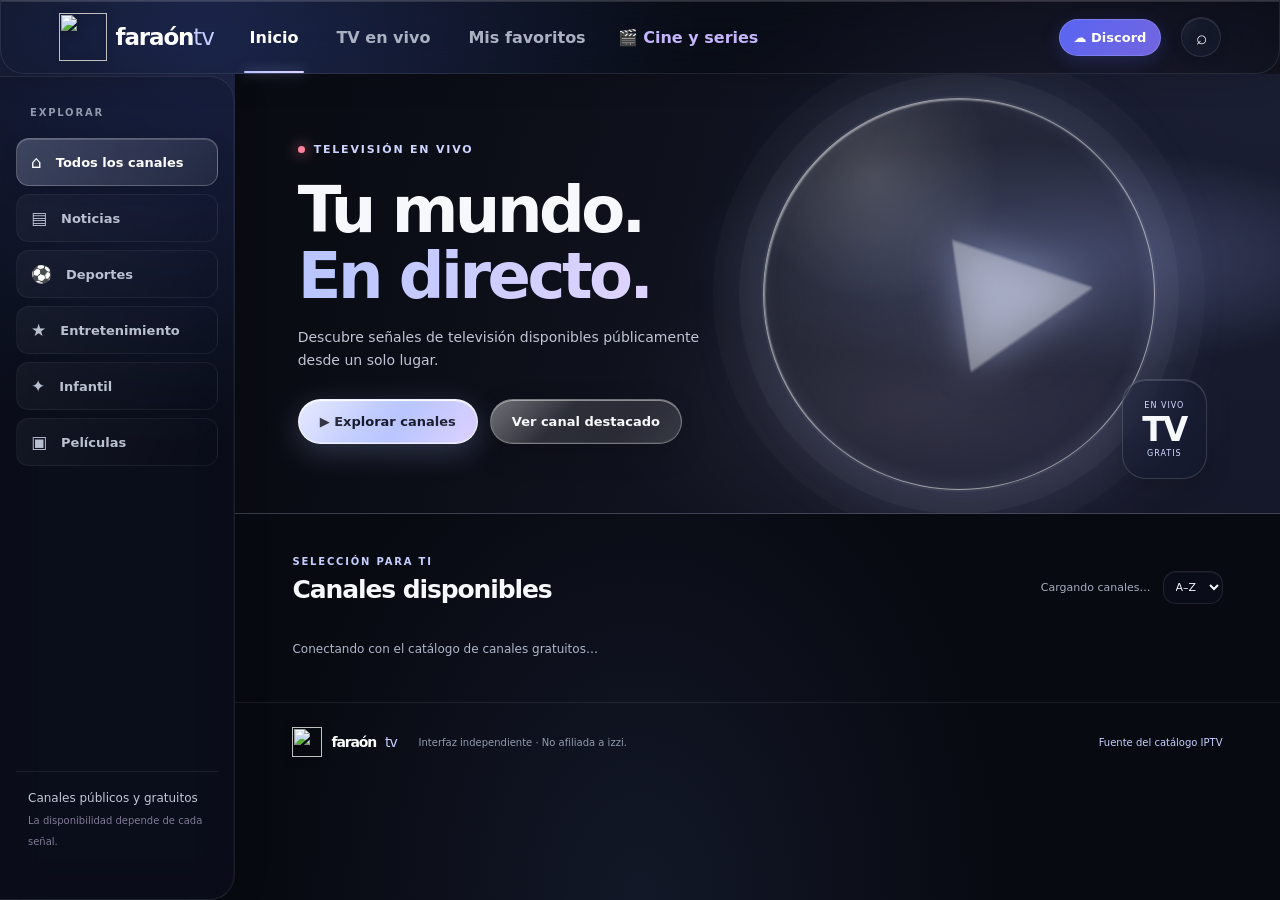
==== commit 5436a945: "Add Discord invite button to TV header" ====
--- a/index.html
+++ b/index.html
@@ -1,5 +1,5 @@
 <!doctype html>
-<html lang="es"><head><meta charset="utf-8"><meta name="viewport" content="width=device-width,initial-scale=1,viewport-fit=cover"><meta name="theme-color" content="#100c20"><title>Faraón TV — TV en vivo</title><link rel="stylesheet" href="styles.css"><script src="https://cdn.jsdelivr.net/npm/hls.js@latest"></script><style>.cine-nav{color:#c4b5fd;text-decoration:none;display:inline-flex;align-items:center}.cine-nav:hover{color:#fff}@media(max-width:700px){.cine-nav{font-size:12px;padding:8px 6px}}</style><style>
+<html lang="es"><head><meta charset="utf-8"><meta name="viewport" content="width=device-width,initial-scale=1,viewport-fit=cover"><meta name="theme-color" content="#100c20"><title>Faraón TV — TV en vivo</title><link rel="stylesheet" href="styles.css"><script src="https://cdn.jsdelivr.net/npm/hls.js@latest"></script><style>.discord-link{display:inline-flex;align-items:center;justify-content:center;gap:7px;white-space:nowrap;text-decoration:none;color:#fff;font-size:13px;font-weight:750;padding:10px 14px;border-radius:999px;border:1px solid rgba(190,190,255,.28);background:linear-gradient(135deg,#5865f2,#7465df);box-shadow:0 5px 18px rgba(88,101,242,.22);transition:transform .18s,filter .18s}.discord-link:hover{filter:brightness(1.12);transform:translateY(-1px)}@media(max-width:760px){.discord-link{font-size:12px;padding:8px 10px}.top-actions{gap:8px}}@media(max-width:380px){.discord-link{font-size:0;gap:0;width:38px;height:38px;padding:0}.discord-link:before{content:"D";font-size:15px}}</style><style>.cine-nav{color:#c4b5fd;text-decoration:none;display:inline-flex;align-items:center}.cine-nav:hover{color:#fff}@media(max-width:700px){.cine-nav{font-size:12px;padding:8px 6px}}</style><style>
 .auth-gate{position:fixed;inset:0;z-index:9999;display:grid;place-items:center;padding:22px;background:radial-gradient(ellipse at 50% 15%,#34235a,#0a0812 65%);color:#fff;font-family:system-ui,sans-serif}.auth-gate[hidden]{display:none}.auth-card{width:min(100%,410px);padding:30px 24px;text-align:center;border:1px solid #ffffff35;border-radius:28px;background:linear-gradient(145deg,#ffffff18,#ffffff08);box-shadow:inset 0 1px #ffffff30,0 24px 70px #0008}.auth-logo{width:86px;height:86px;object-fit:contain;margin:0 auto 12px}.auth-card h1{margin:8px 0;font-size:28px}.auth-card p{color:#c8bfdc;line-height:1.5}.google-login{width:100%;display:flex;align-items:center;justify-content:center;gap:12px;padding:14px;border:1px solid #ffffff38;border-radius:14px;background:#fff;color:#211b2e;font-weight:750;font-size:15px;cursor:pointer}.google-login:disabled{opacity:.6}.google-login svg{width:20px;height:20px}.auth-error{min-height:20px;color:#ffb6c1;font-size:13px}.auth-user{display:flex;align-items:center;gap:8px;font-size:12px;color:#d5c9f1}.auth-user button{border:1px solid #ffffff30;border-radius:999px;background:#ffffff10;color:#fff;padding:7px 10px;cursor:pointer}
 .account-menu{position:relative;display:flex;align-items:center;gap:8px;min-width:0}.account-trigger{display:flex;align-items:center;gap:8px;max-width:220px;border:1px solid #ffffff24;background:#ffffff0c;color:inherit;border-radius:999px;padding:5px 10px 5px 5px;cursor:pointer}.account-trigger img,.account-trigger .account-initial{width:30px;height:30px;border-radius:50%;object-fit:cover;background:#51436e}.account-trigger .account-initial{display:grid;place-items:center;color:white;font-weight:800}.account-email{overflow:hidden;text-overflow:ellipsis;white-space:nowrap;max-width:145px;font-size:12px}.account-pop{position:absolute;z-index:1000;right:0;top:calc(100% + 10px);width:240px;padding:14px;border:1px solid #ffffff24;border-radius:16px;background:#171321;color:#fff;box-shadow:0 16px 48px #0009}.account-pop[hidden],.account-menu[hidden]{display:none!important}.account-pop p{font-size:12px;color:#c9c2d8;overflow-wrap:anywhere;margin:0 0 12px}.account-pop button{width:100%;padding:10px;border:0;border-radius:10px;background:#ffffff12;color:#fff;cursor:pointer}@media(max-width:560px){.account-email{display:none}.account-trigger{padding-right:5px}.account-pop{position:fixed;right:12px;top:76px}} .brand-icon{object-fit:contain;background:transparent!important;border:0!important;border-radius:0!important;box-shadow:none!important;backdrop-filter:none!important;padding:0;filter:drop-shadow(0 2px 5px #0004)}.small-brand .brand-icon{width:23px;height:23px}
 </style></head>
@@ -19,7 +19,7 @@
 accountTrigger?.addEventListener('click',()=>{accountPopover.hidden=!accountPopover.hidden;accountTrigger.setAttribute('aria-expanded',String(!accountPopover.hidden));});document.addEventListener('click',e=>{if(accountMenu&&!accountMenu.contains(e.target)){accountPopover.hidden=true;accountTrigger?.setAttribute('aria-expanded','false');}});
 signOutButton?.addEventListener('click',async()=>{signOutButton.disabled=true;signOutButton.textContent='Cerrando sesión…';const {error}=await supabase.auth.signOut();if(error){accountDetails.textContent='No se pudo cerrar sesión: '+error.message;signOutButton.disabled=false;signOutButton.textContent='Cerrar sesión';return;}showAccount(null);gate.hidden=false;document.body.classList.add('auth-locked');signOutButton.disabled=false;signOutButton.textContent='Cerrar sesión';});supabase.auth.getSession().then(({data})=>showAccount(data.session));supabase.auth.onAuthStateChange((_event,session)=>showAccount(session));
 </script>
-<header class="topbar"><button class="menu-btn" id="menuBtn" aria-label="Abrir menú">☰</button><a class="brand" href="#"><img class="brand-mark brand-icon" src="https://file.garden/atfkA5LAxkEsYlWN/48804-removebg-preview.png" alt=""><span>faraón<span class="brand-light">tv</span></span></a><nav class="topnav"><button class="nav-link active" data-view="home">Inicio</button><button class="nav-link" data-view="live">TV en vivo</button><button class="nav-link" data-view="favorites">Mis favoritos</button><a class="nav-link cine-nav" href="cine.html">🎬 Cine y series</a></nav><div class="top-actions"><button id="searchToggle" class="icon-btn" aria-label="Buscar">⌕</button><div id="accountMenu" class="account-menu" hidden><button id="accountTrigger" class="account-trigger" aria-expanded="false" aria-controls="accountPopover"><span id="accountAvatar" class="account-initial">F</span><span id="accountEmail" class="account-email">Mi cuenta</span>⌄</button><div id="accountPopover" class="account-pop" hidden><p id="accountDetails"></p><button id="signOutButton">Cerrar sesión</button></div></div></div></header>
+<header class="topbar"><button class="menu-btn" id="menuBtn" aria-label="Abrir menú">☰</button><a class="brand" href="#"><img class="brand-mark brand-icon" src="https://file.garden/atfkA5LAxkEsYlWN/48804-removebg-preview.png" alt=""><span>faraón<span class="brand-light">tv</span></span></a><nav class="topnav"><button class="nav-link active" data-view="home">Inicio</button><button class="nav-link" data-view="live">TV en vivo</button><button class="nav-link" data-view="favorites">Mis favoritos</button><a class="nav-link cine-nav" href="cine.html">🎬 Cine y series</a></nav><div class="top-actions"><a class="discord-link" href="https://discord.gg/mPjn9RAq6B" target="_blank" rel="noopener noreferrer" aria-label="Únete a nuestro Discord">☁ Discord</a><button id="searchToggle" class="icon-btn" aria-label="Buscar">⌕</button><div id="accountMenu" class="account-menu" hidden><button id="accountTrigger" class="account-trigger" aria-expanded="false" aria-controls="accountPopover"><span id="accountAvatar" class="account-initial">F</span><span id="accountEmail" class="account-email">Mi cuenta</span>⌄</button><div id="accountPopover" class="account-pop" hidden><p id="accountDetails"></p><button id="signOutButton">Cerrar sesión</button></div></div></div></header>
 <aside id="sidebar" class="sidebar"><div class="mobile-menu-links" aria-label="Navegación principal"><div class="side-label">MENÚ PRINCIPAL</div><button class="side-link" data-view="home">⌂ <span>Inicio</span></button><button class="side-link" data-view="live">▶ <span>TV en vivo</span></button><button class="side-link" data-view="favorites">♡ <span>Mis favoritos</span></button><a class="side-link" href="cine.html">🎬 <span>Cine y series</span></a><button class="side-link" id="mobileSearchToggle">⌕ <span>Buscar canales</span></button><div class="mobile-menu-divider"></div></div><div class="side-label">EXPLORAR</div><button class="side-link selected" data-category="all">⌂ <span>Todos los canales</span></button><button class="side-link" data-category="news">▤ <span>Noticias</span></button><button class="side-link" data-category="sports">⚽ <span>Deportes</span></button><button class="side-link" data-category="entertainment">★ <span>Entretenimiento</span></button><button class="side-link" data-category="kids">✦ <span>Infantil</span></button><button class="side-link" data-category="movies">▣ <span>Películas</span></button><div class="side-note">Canales públicos y gratuitos<br><small>La disponibilidad depende de cada señal.</small></div></aside>
 <main><section class="hero"><div class="hero-shade"></div><div class="hero-content"><div class="eyebrow"><span class="live-dot"></span> TELEVISIÓN EN VIVO</div><h1>Tu mundo.<br><span>En directo.</span></h1><p>Descubre señales de televisión disponibles públicamente desde un solo lugar.</p><div class="hero-actions"><button id="exploreBtn" class="primary-btn">▶ Explorar canales</button><button id="featuredBtn" class="secondary-btn">Ver canal destacado</button></div></div><div class="hero-badge"><span>EN VIVO</span><strong>TV</strong><small>GRATIS</small></div></section>
 <section id="playerSection" class="player-section hidden"><div class="player-head"><div><span class="live-pill">● EN VIVO</span><h2 id="playingTitle">Selecciona un canal</h2></div><button id="closePlayer" class="icon-btn">✕</button></div><div class="video-wrap"><video id="video" controls playsinline></video><div id="playerMessage" class="player-message">Elige un canal para comenzar.</div></div><p class="player-hint">Si una señal no carga, puede estar fuera de línea o no permitir reproducción en este navegador.</p></section>
--- a/styles.css
+++ b/styles.css
@@ -178,3 +178,50 @@
   .mobile-menu-links .side-link span{font-size:13px}
   .mobile-menu-links a.side-link{box-sizing:border-box}
 }
+
+/* Icono de marca más visible, conservando el fondo transparente */
+.brand .brand-mark.brand-icon{width:48px;height:48px;min-width:48px;flex:0 0 48px;object-fit:contain;background:transparent!important;border:0!important;border-radius:0!important;box-shadow:none!important;padding:0;filter:drop-shadow(0 2px 5px #0005)}
+.small-brand .brand-mark.brand-icon{width:30px;height:30px;min-width:30px;flex-basis:30px}
+@media(max-width:760px){.brand .brand-mark.brand-icon{width:42px;height:42px;min-width:42px;flex-basis:42px}}
+
+
+/* Menú Explorar desplazable de forma independiente en móviles */
+@media(max-width:760px){
+  .sidebar{height:calc(100dvh - 64px);height:calc(100vh - 64px);overflow-y:auto;overflow-x:hidden;overscroll-behavior:contain;-webkit-overflow-scrolling:touch;scrollbar-width:thin;scrollbar-color:rgba(190,199,255,.55) rgba(255,255,255,.05);padding-bottom:24px}
+  .sidebar::-webkit-scrollbar{width:5px}
+  .sidebar::-webkit-scrollbar-track{background:rgba(255,255,255,.04);border-radius:10px}
+  .sidebar::-webkit-scrollbar-thumb{background:rgba(190,199,255,.48);border-radius:10px}
+  .sidebar .side-note{margin-top:18px;flex-shrink:0}
+  .sidebar .mobile-menu-links,.sidebar .side-label,.sidebar .side-link,.sidebar .country-menu{flex-shrink:0}
+}
+
+
+/* Menú Explorar: desplazamiento independiente para que todas las opciones quepan en móvil */
+.sidebar{overflow-y:auto;overflow-x:hidden;overscroll-behavior:contain;scrollbar-width:thin;scrollbar-color:rgba(190,199,255,.55) rgba(255,255,255,.06);-webkit-overflow-scrolling:touch;min-height:0}
+.sidebar::-webkit-scrollbar{width:6px}
+.sidebar::-webkit-scrollbar-track{background:rgba(255,255,255,.045);border-radius:8px}
+.sidebar::-webkit-scrollbar-thumb{background:rgba(190,199,255,.48);border-radius:8px;border:1px solid rgba(255,255,255,.08)}
+.sidebar::-webkit-scrollbar-thumb:hover{background:rgba(210,218,255,.75)}
+@media(max-width:760px){.sidebar{height:calc(100dvh - 64px);height:calc(100vh - 64px);padding:20px 14px 24px;gap:7px;overscroll-behavior-y:contain}.mobile-menu-links,.sidebar>.side-label,.sidebar>.side-link{flex-shrink:0}.mobile-menu-links{padding-bottom:8px}.side-note{margin-top:12px;flex-shrink:0}}
+
+
+/* Liquid Glass: menos tarjetas apiladas, más transparencia óptica y separación */
+@media (min-width:761px) and (hover:hover) and (pointer:fine) {
+  .topbar,.sidebar,.channel-card,.hero-badge,.icon-btn,.menu-btn,.load-more,.favorite,select,.search-box input{
+    background-color:rgba(18,23,39,.34);
+    background-image:none;
+    border-color:rgba(220,232,255,.105);
+    box-shadow:inset 0 1px 0 rgba(255,255,255,.09),0 12px 32px rgba(0,0,0,.16);
+    -webkit-backdrop-filter:blur(22px) saturate(125%);
+    backdrop-filter:blur(22px) saturate(125%);
+  }
+  .topbar{background-color:rgba(18,23,39,.27);border-top-color:rgba(255,255,255,.17);box-shadow:inset 0 1px rgba(255,255,255,.12),0 8px 28px rgba(0,0,0,.13)}
+  .sidebar{background-color:rgba(16,21,36,.42);border-right-color:rgba(220,232,255,.08);box-shadow:inset -1px 0 rgba(255,255,255,.035),8px 0 28px rgba(0,0,0,.12)}
+  .channel-card{background-color:rgba(24,30,49,.27);box-shadow:inset 0 1px rgba(255,255,255,.075),0 8px 24px rgba(0,0,0,.13);transition:background-color .2s ease,border-color .2s ease,transform .2s ease}
+  .channel-card:before{inset:1px;border-radius:inherit;background:linear-gradient(115deg,rgba(255,255,255,.075),transparent 28%,transparent 78%,rgba(180,205,255,.025));opacity:.6;pointer-events:none}
+  .channel-card:hover{background-color:rgba(45,54,81,.36);border-color:rgba(220,232,255,.19);box-shadow:inset 0 1px rgba(255,255,255,.11),0 12px 30px rgba(0,0,0,.18)}
+  .hero-badge{background-color:rgba(19,26,43,.26);border-color:rgba(230,239,255,.16);box-shadow:inset 0 1px rgba(255,255,255,.14),0 8px 26px rgba(0,0,0,.16)}
+  .icon-btn,.menu-btn,.load-more,.favorite{background-color:rgba(35,43,66,.27);box-shadow:inset 0 1px rgba(255,255,255,.095),0 4px 12px rgba(0,0,0,.12)}
+  .icon-btn:before,.menu-btn:before,.load-more:before{inset:1px;border-radius:inherit;background:linear-gradient(120deg,rgba(255,255,255,.085),transparent 36%);opacity:.55}
+  select,.search-box input{background-color:rgba(18,24,41,.32);box-shadow:inset 0 1px rgba(255,255,255,.045)}
+}
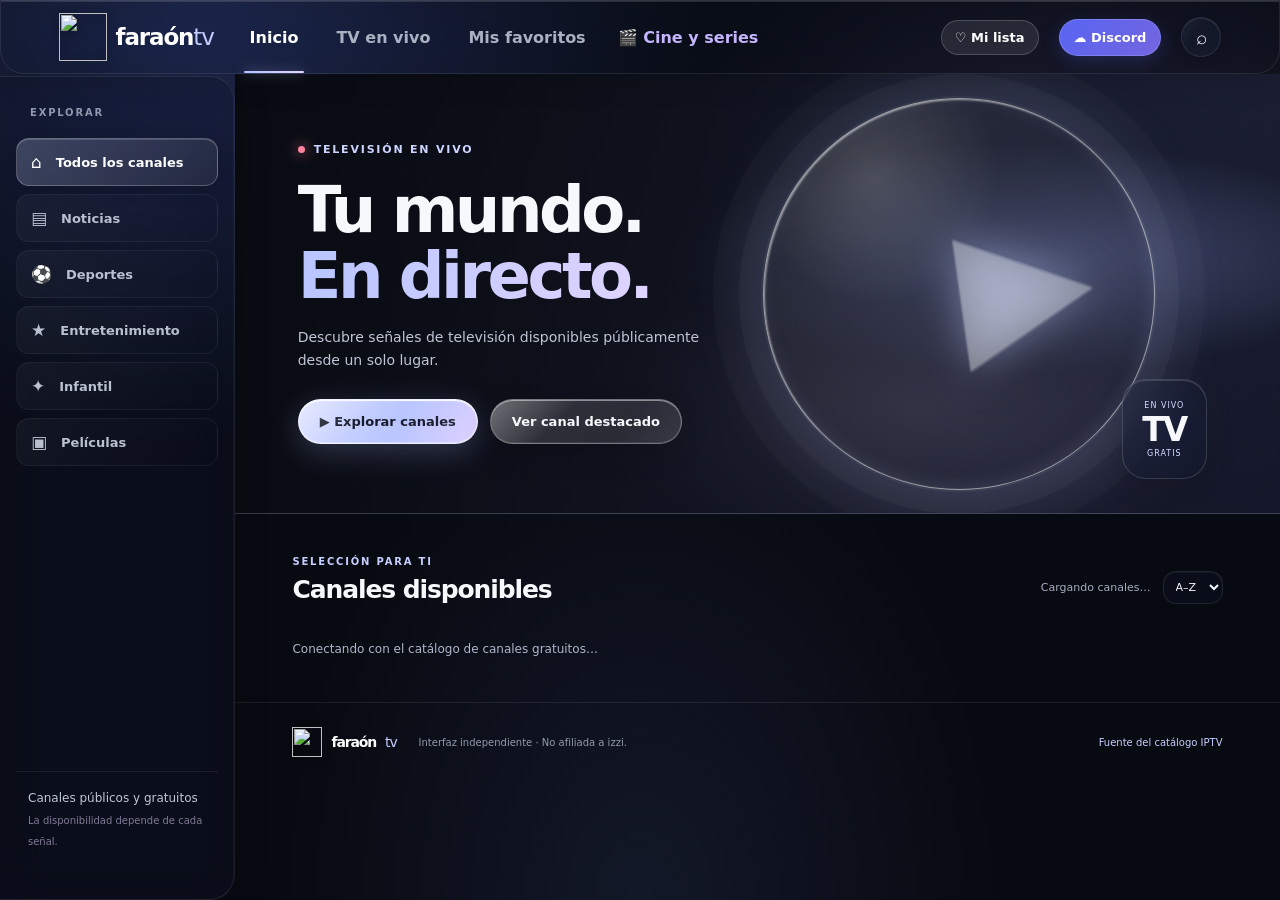
==== commit 4a525dfe: "Load unified synced library on live TV" ====
--- a/index.html
+++ b/index.html
@@ -24,4 +24,4 @@
 <main><section class="hero"><div class="hero-shade"></div><div class="hero-content"><div class="eyebrow"><span class="live-dot"></span> TELEVISIÓN EN VIVO</div><h1>Tu mundo.<br><span>En directo.</span></h1><p>Descubre señales de televisión disponibles públicamente desde un solo lugar.</p><div class="hero-actions"><button id="exploreBtn" class="primary-btn">▶ Explorar canales</button><button id="featuredBtn" class="secondary-btn">Ver canal destacado</button></div></div><div class="hero-badge"><span>EN VIVO</span><strong>TV</strong><small>GRATIS</small></div></section>
 <section id="playerSection" class="player-section hidden"><div class="player-head"><div><span class="live-pill">● EN VIVO</span><h2 id="playingTitle">Selecciona un canal</h2></div><button id="closePlayer" class="icon-btn">✕</button></div><div class="video-wrap"><video id="video" controls playsinline></video><div id="playerMessage" class="player-message">Elige un canal para comenzar.</div></div><p class="player-hint">Si una señal no carga, puede estar fuera de línea o no permitir reproducción en este navegador.</p></section>
 <section class="content-section" id="channelsSection"><div class="section-head"><div><p class="eyebrow purple">SELECCIÓN PARA TI</p><h2 id="sectionTitle">Canales disponibles</h2></div><div class="section-tools"><span id="channelCount" class="muted">Cargando canales…</span><select id="sortSelect" aria-label="Ordenar canales"><option value="name">A–Z</option><option value="country">País</option></select></div></div><div id="searchBox" class="search-box hidden"><input id="searchInput" type="search" placeholder="Busca un canal…" autocomplete="off"></div><div id="status" class="status">Conectando con el catálogo de canales gratuitos…</div><div id="channelGrid" class="channel-grid"></div><button id="loadMore" class="load-more hidden">Cargar más canales</button></section>
-<footer><span class="brand small-brand"><img class="brand-mark brand-icon" src="https://file.garden/atfkA5LAxkEsYlWN/48804-removebg-preview.png" alt=""> faraón<span class="brand-light">tv</span></span><span>Interfaz independiente · No afiliada a izzi.</span><a href="https://github.com/iptv-org/iptv" target="_blank" rel="noreferrer">Fuente del catálogo IPTV</a></footer></main><script src="app.js"></script></body></html>+<footer><span class="brand small-brand"><img class="brand-mark brand-icon" src="https://file.garden/atfkA5LAxkEsYlWN/48804-removebg-preview.png" alt=""> faraón<span class="brand-light">tv</span></span><span>Interfaz independiente · No afiliada a izzi.</span><a href="https://github.com/iptv-org/iptv" target="_blank" rel="noreferrer">Fuente del catálogo IPTV</a></footer></main><script src="app.js"></script><script src="library.js" defer></script></body></html>
--- a/styles.css
+++ b/styles.css
@@ -225,3 +225,21 @@
   .icon-btn:before,.menu-btn:before,.load-more:before{inset:1px;border-radius:inherit;background:linear-gradient(120deg,rgba(255,255,255,.085),transparent 36%);opacity:.55}
   select,.search-box input{background-color:rgba(18,24,41,.32);box-shadow:inset 0 1px rgba(255,255,255,.045)}
 }
+
+
+/* Fix del botón hamburguesa tras añadir el acceso a Discord */
+@media(max-width:760px){
+  .topbar{display:flex;align-items:center;gap:10px;}
+  .menu-btn{display:grid;place-items:center;flex:0 0 38px;width:38px;height:38px;min-width:38px;padding:0;margin:0;line-height:1;font-size:19px;position:relative;transform:none;border-radius:50%;}
+  .menu-btn:before{content:none!important;display:none!important;}
+  .topbar>.brand{flex:0 1 auto;min-width:0;gap:5px;}
+  .topbar>.brand .brand-icon{flex:0 0 34px;width:34px;height:34px;min-width:34px;}
+  .top-actions{flex:0 0 auto;gap:7px;}
+  .top-actions .icon-btn{flex:0 0 36px;width:36px;height:36px;min-width:36px;padding:0;display:grid;place-items:center;}
+}
+@media(max-width:380px){
+  .topbar{gap:7px;padding-left:10px;padding-right:10px;}
+  .topbar>.brand{font-size:18px;}
+  .topbar>.brand .brand-icon{flex-basis:30px;width:30px;height:30px;min-width:30px;}
+  .top-actions{gap:5px;}
+}
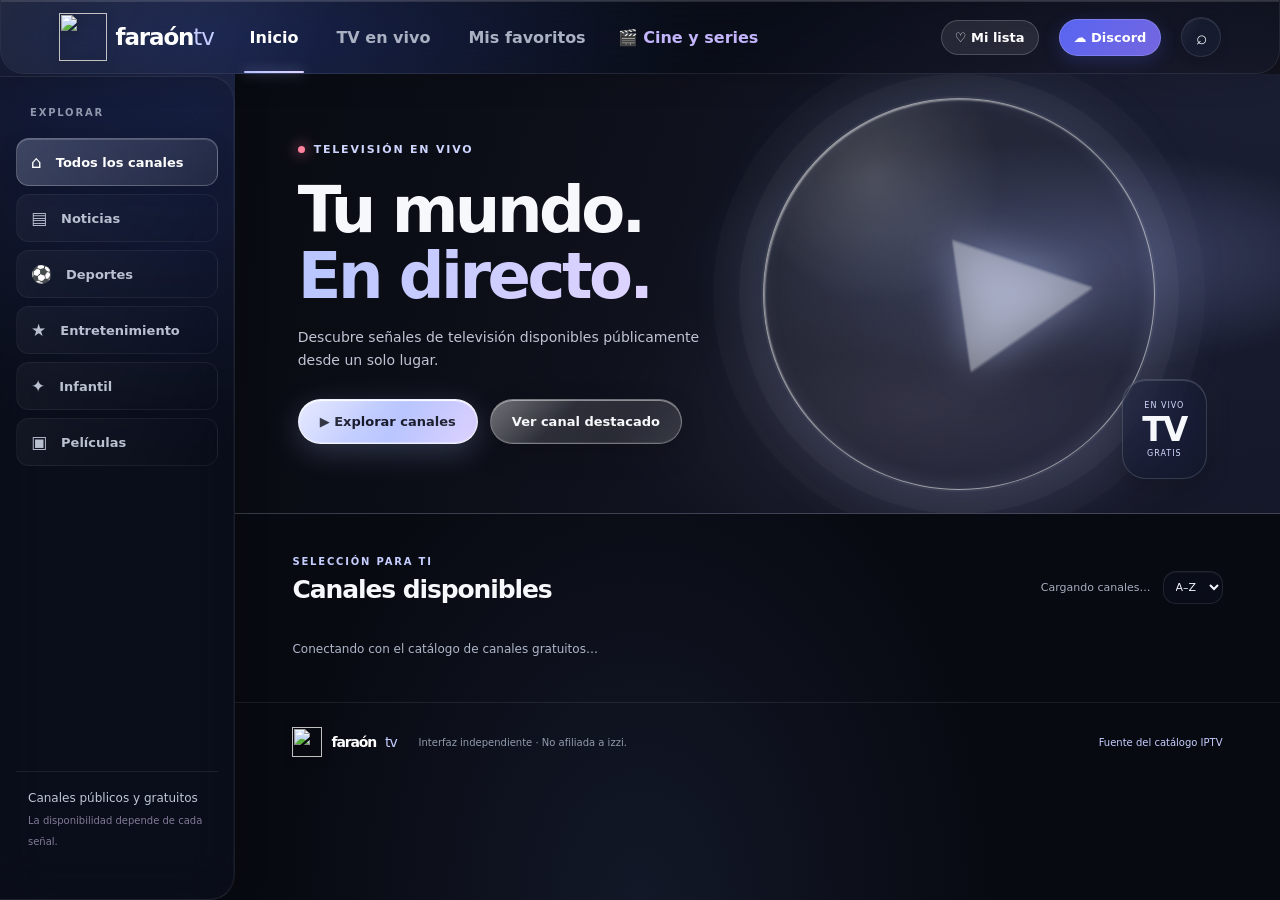
==== commit 1643d8d6: "Add separate overflow menu for top navigation" ====
--- a/index.html
+++ b/index.html
@@ -19,7 +19,7 @@
 accountTrigger?.addEventListener('click',()=>{accountPopover.hidden=!accountPopover.hidden;accountTrigger.setAttribute('aria-expanded',String(!accountPopover.hidden));});document.addEventListener('click',e=>{if(accountMenu&&!accountMenu.contains(e.target)){accountPopover.hidden=true;accountTrigger?.setAttribute('aria-expanded','false');}});
 signOutButton?.addEventListener('click',async()=>{signOutButton.disabled=true;signOutButton.textContent='Cerrando sesión…';const {error}=await supabase.auth.signOut();if(error){accountDetails.textContent='No se pudo cerrar sesión: '+error.message;signOutButton.disabled=false;signOutButton.textContent='Cerrar sesión';return;}showAccount(null);gate.hidden=false;document.body.classList.add('auth-locked');signOutButton.disabled=false;signOutButton.textContent='Cerrar sesión';});supabase.auth.getSession().then(({data})=>showAccount(data.session));supabase.auth.onAuthStateChange((_event,session)=>showAccount(session));
 </script>
-<header class="topbar"><button class="menu-btn" id="menuBtn" aria-label="Abrir menú">☰</button><a class="brand" href="#"><img class="brand-mark brand-icon" src="https://file.garden/atfkA5LAxkEsYlWN/48804-removebg-preview.png" alt=""><span>faraón<span class="brand-light">tv</span></span></a><nav class="topnav"><button class="nav-link active" data-view="home">Inicio</button><button class="nav-link" data-view="live">TV en vivo</button><button class="nav-link" data-view="favorites">Mis favoritos</button><a class="nav-link cine-nav" href="cine.html">🎬 Cine y series</a></nav><div class="top-actions"><a class="discord-link" href="https://discord.gg/mPjn9RAq6B" target="_blank" rel="noopener noreferrer" aria-label="Únete a nuestro Discord">☁ Discord</a><button id="searchToggle" class="icon-btn" aria-label="Buscar">⌕</button><div id="accountMenu" class="account-menu" hidden><button id="accountTrigger" class="account-trigger" aria-expanded="false" aria-controls="accountPopover"><span id="accountAvatar" class="account-initial">F</span><span id="accountEmail" class="account-email">Mi cuenta</span>⌄</button><div id="accountPopover" class="account-pop" hidden><p id="accountDetails"></p><button id="signOutButton">Cerrar sesión</button></div></div></div></header>
+<header class="topbar"><button class="menu-btn" id="menuBtn" aria-label="Abrir menú">☰</button><a class="brand" href="#"><img class="brand-mark brand-icon" src="https://file.garden/atfkA5LAxkEsYlWN/48804-removebg-preview.png" alt=""><span>faraón<span class="brand-light">tv</span></span></a><nav class="topnav"><button class="nav-link active" data-view="home">Inicio</button><button class="nav-link" data-view="live">TV en vivo</button><button class="nav-link" data-view="favorites">Mis favoritos</button><a class="nav-link cine-nav" href="cine.html">🎬 Cine y series</a></nav><div class="nav-overflow" id="navOverflow"><button id="navMoreBtn" class="nav-more-btn" aria-label="Más opciones" aria-expanded="false" aria-controls="navMoreMenu" hidden>•••</button><div id="navMoreMenu" class="nav-more-menu" hidden></div></div><div class="top-actions"><a class="discord-link" href="https://discord.gg/mPjn9RAq6B" target="_blank" rel="noopener noreferrer" aria-label="Únete a nuestro Discord">☁ Discord</a><button id="searchToggle" class="icon-btn" aria-label="Buscar">⌕</button><div id="accountMenu" class="account-menu" hidden><button id="accountTrigger" class="account-trigger" aria-expanded="false" aria-controls="accountPopover"><span id="accountAvatar" class="account-initial">F</span><span id="accountEmail" class="account-email">Mi cuenta</span>⌄</button><div id="accountPopover" class="account-pop" hidden><p id="accountDetails"></p><button id="signOutButton">Cerrar sesión</button></div></div></div></header>
 <aside id="sidebar" class="sidebar"><div class="mobile-menu-links" aria-label="Navegación principal"><div class="side-label">MENÚ PRINCIPAL</div><button class="side-link" data-view="home">⌂ <span>Inicio</span></button><button class="side-link" data-view="live">▶ <span>TV en vivo</span></button><button class="side-link" data-view="favorites">♡ <span>Mis favoritos</span></button><a class="side-link" href="cine.html">🎬 <span>Cine y series</span></a><button class="side-link" id="mobileSearchToggle">⌕ <span>Buscar canales</span></button><div class="mobile-menu-divider"></div></div><div class="side-label">EXPLORAR</div><button class="side-link selected" data-category="all">⌂ <span>Todos los canales</span></button><button class="side-link" data-category="news">▤ <span>Noticias</span></button><button class="side-link" data-category="sports">⚽ <span>Deportes</span></button><button class="side-link" data-category="entertainment">★ <span>Entretenimiento</span></button><button class="side-link" data-category="kids">✦ <span>Infantil</span></button><button class="side-link" data-category="movies">▣ <span>Películas</span></button><div class="side-note">Canales públicos y gratuitos<br><small>La disponibilidad depende de cada señal.</small></div></aside>
 <main><section class="hero"><div class="hero-shade"></div><div class="hero-content"><div class="eyebrow"><span class="live-dot"></span> TELEVISIÓN EN VIVO</div><h1>Tu mundo.<br><span>En directo.</span></h1><p>Descubre señales de televisión disponibles públicamente desde un solo lugar.</p><div class="hero-actions"><button id="exploreBtn" class="primary-btn">▶ Explorar canales</button><button id="featuredBtn" class="secondary-btn">Ver canal destacado</button></div></div><div class="hero-badge"><span>EN VIVO</span><strong>TV</strong><small>GRATIS</small></div></section>
 <section id="playerSection" class="player-section hidden"><div class="player-head"><div><span class="live-pill">● EN VIVO</span><h2 id="playingTitle">Selecciona un canal</h2></div><button id="closePlayer" class="icon-btn">✕</button></div><div class="video-wrap"><video id="video" controls playsinline></video><div id="playerMessage" class="player-message">Elige un canal para comenzar.</div></div><p class="player-hint">Si una señal no carga, puede estar fuera de línea o no permitir reproducción en este navegador.</p></section>
--- a/styles.css
+++ b/styles.css
@@ -243,3 +243,27 @@
   .topbar>.brand .brand-icon{flex-basis:30px;width:30px;height:30px;min-width:30px;}
   .top-actions{gap:5px;}
 }
+
+
+/* Faraón TV Plus · Liquid Glass adaptativo */
+:root{--glass-edge:rgba(235,239,255,.19);--glass-shine:rgba(255,255,255,.13)}
+@media (min-width:761px) and (hover:hover) and (pointer:fine) and (prefers-reduced-motion:no-preference){
+ .topbar,.sidebar,.channel-card,.hero-badge,.icon-btn,.menu-btn,.search-box input,.load-more,.favorite,select{
+  -webkit-backdrop-filter:blur(24px) saturate(145%);backdrop-filter:blur(24px) saturate(145%);
+ }
+ .topbar:after{content:"";position:absolute;inset:0;pointer-events:none;border-radius:inherit;background:linear-gradient(115deg,rgba(255,255,255,.075),transparent 28%,transparent 72%,rgba(176,197,255,.035));opacity:.8}
+ .channel-card{isolation:isolate;overflow:hidden}
+ .channel-card:after{content:"";position:absolute;inset:0;pointer-events:none;border-radius:inherit;background:radial-gradient(ellipse at 15% 0%,rgba(255,255,255,.09),transparent 42%);opacity:.65;transition:opacity .25s}
+ .channel-card:hover:after{opacity:1}
+}
+@media (hover:none),(pointer:coarse),(max-width:760px){
+ .topbar,.sidebar,.channel-card,.hero-badge,.icon-btn,.menu-btn,.search-box input,.load-more,.favorite,select{
+  -webkit-backdrop-filter:none!important;backdrop-filter:none!important;
+ }
+ .channel-card:before,.channel-card:after,.topbar:after{display:none!important}
+ .channel-card,.topbar,.sidebar{box-shadow:0 5px 16px rgba(0,0,0,.16)}
+}
+@media(prefers-reduced-motion:reduce){
+ *,*:before,*:after{scroll-behavior:auto!important;animation-duration:.01ms!important;animation-iteration-count:1!important;transition-duration:.01ms!important}
+}
+@media(min-width:761px) and (max-height:520px){.sidebar{max-height:calc(100vh - 64px);overflow-y:auto}.hero{min-height:300px}}
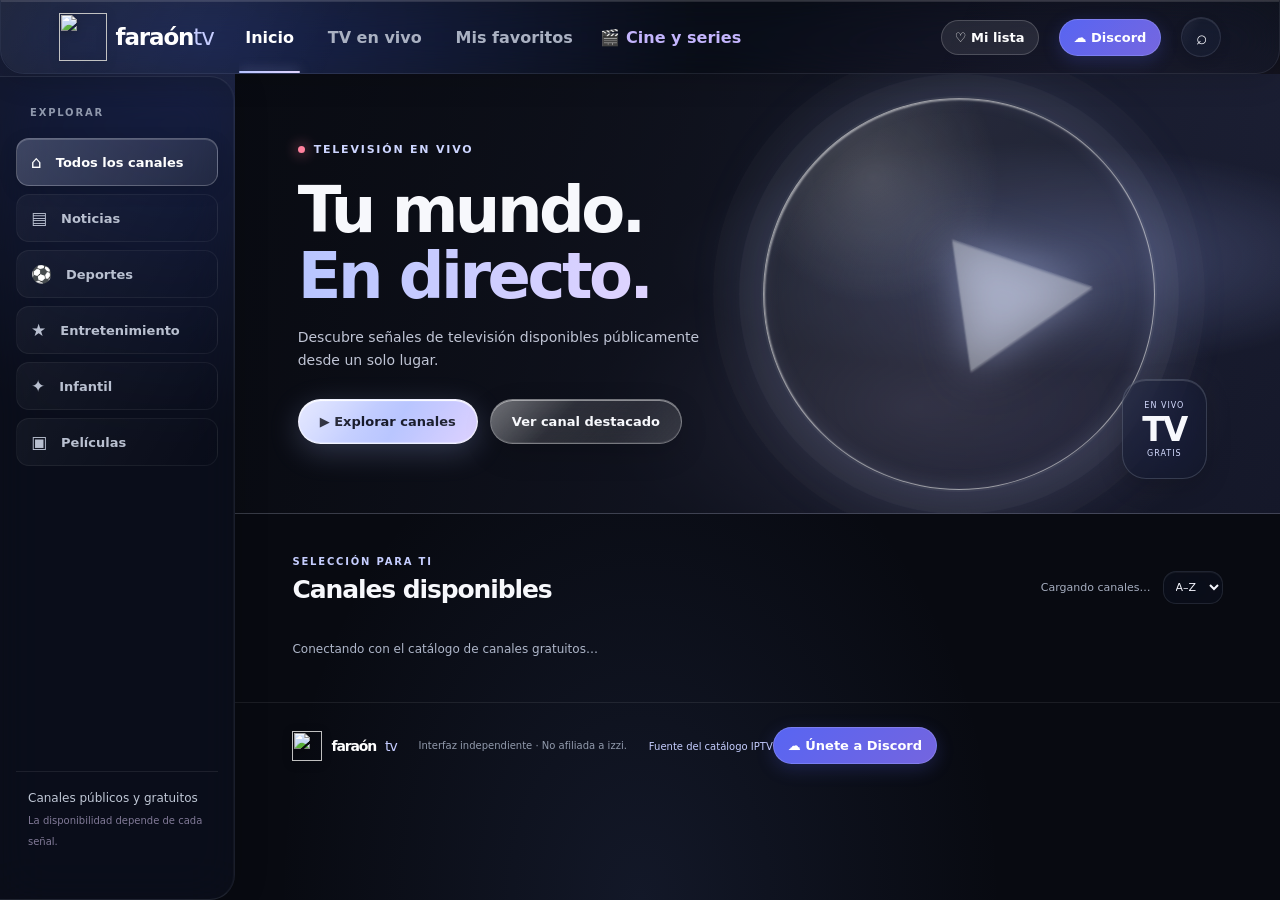
==== commit 5df2dd3d: "Move Discord invite to footer beside IPTV source" ====
--- a/index.html
+++ b/index.html
@@ -24,4 +24,4 @@
 <main><section class="hero"><div class="hero-shade"></div><div class="hero-content"><div class="eyebrow"><span class="live-dot"></span> TELEVISIÓN EN VIVO</div><h1>Tu mundo.<br><span>En directo.</span></h1><p>Descubre señales de televisión disponibles públicamente desde un solo lugar.</p><div class="hero-actions"><button id="exploreBtn" class="primary-btn">▶ Explorar canales</button><button id="featuredBtn" class="secondary-btn">Ver canal destacado</button></div></div><div class="hero-badge"><span>EN VIVO</span><strong>TV</strong><small>GRATIS</small></div></section>
 <section id="playerSection" class="player-section hidden"><div class="player-head"><div><span class="live-pill">● EN VIVO</span><h2 id="playingTitle">Selecciona un canal</h2></div><button id="closePlayer" class="icon-btn">✕</button></div><div class="video-wrap"><video id="video" controls playsinline></video><div id="playerMessage" class="player-message">Elige un canal para comenzar.</div></div><p class="player-hint">Si una señal no carga, puede estar fuera de línea o no permitir reproducción en este navegador.</p></section>
 <section class="content-section" id="channelsSection"><div class="section-head"><div><p class="eyebrow purple">SELECCIÓN PARA TI</p><h2 id="sectionTitle">Canales disponibles</h2></div><div class="section-tools"><span id="channelCount" class="muted">Cargando canales…</span><select id="sortSelect" aria-label="Ordenar canales"><option value="name">A–Z</option><option value="country">País</option></select></div></div><div id="searchBox" class="search-box hidden"><input id="searchInput" type="search" placeholder="Busca un canal…" autocomplete="off"></div><div id="status" class="status">Conectando con el catálogo de canales gratuitos…</div><div id="channelGrid" class="channel-grid"></div><button id="loadMore" class="load-more hidden">Cargar más canales</button></section>
-<footer><span class="brand small-brand"><img class="brand-mark brand-icon" src="https://file.garden/atfkA5LAxkEsYlWN/48804-removebg-preview.png" alt=""> faraón<span class="brand-light">tv</span></span><span>Interfaz independiente · No afiliada a izzi.</span><a href="https://github.com/iptv-org/iptv" target="_blank" rel="noreferrer">Fuente del catálogo IPTV</a></footer></main><script src="app.js"></script><script src="library.js" defer></script></body></html>+<footer><span class="brand small-brand"><img class="brand-mark brand-icon" src="https://file.garden/atfkA5LAxkEsYlWN/48804-removebg-preview.png" alt=""> faraón<span class="brand-light">tv</span></span><span>Interfaz independiente · No afiliada a izzi.</span><div class="footer-links"><a href="https://github.com/iptv-org/iptv" target="_blank" rel="noreferrer">Fuente del catálogo IPTV</a><a class="discord-link footer-discord" href="https://discord.gg/mPjn9RAq6B" target="_blank" rel="noopener noreferrer">☁ Únete a Discord</a></div></footer></main><script src="app.js"></script><script src="library.js" defer></script></body></html>
--- a/styles.css
+++ b/styles.css
@@ -267,3 +267,40 @@
  *,*:before,*:after{scroll-behavior:auto!important;animation-duration:.01ms!important;animation-iteration-count:1!important;transition-duration:.01ms!important}
 }
 @media(min-width:761px) and (max-height:520px){.sidebar{max-height:calc(100vh - 64px);overflow-y:auto}.hero{min-height:300px}}
+
+
+/* Navegación superior adaptable: los enlaces que no caben pasan a •••, separado del menú hamburguesa */
+.topbar{gap:clamp(10px,2vw,28px)}
+.topnav{flex:1;min-width:0;gap:clamp(10px,1.7vw,26px);overflow:hidden;white-space:nowrap}
+.topnav>.nav-link{flex:0 0 auto}
+.nav-overflow{position:relative;flex:0 0 auto;align-self:center}
+.nav-more-btn{width:40px;height:40px;border-radius:50%;border:1px solid var(--line);background:#ffffff0d;color:#f8f6ff;font-weight:900;letter-spacing:2px;display:grid;place-items:center;padding:0}
+.nav-more-btn[hidden],.nav-more-menu[hidden]{display:none!important}
+.nav-more-menu{position:absolute;right:0;top:calc(100% + 10px);z-index:1000;min-width:190px;padding:7px;border:1px solid #ffffff25;border-radius:16px;background:rgba(22,17,38,.97);box-shadow:0 18px 48px #0008;backdrop-filter:blur(18px);-webkit-backdrop-filter:blur(18px)}
+.nav-more-menu .nav-link{display:flex;width:100%;height:auto;min-height:42px;align-items:center;text-align:left;padding:10px 13px;border-radius:10px;white-space:nowrap;background:transparent;color:#d8d1e9;text-decoration:none;border:0}
+.nav-more-menu .nav-link:after{display:none}
+.nav-more-menu .nav-link:hover,.nav-more-menu .nav-link.active{background:#ffffff12;color:#fff}
+@media(max-width:760px){
+ .topnav{display:none}
+ .nav-overflow{display:none}
+ .topbar{gap:10px}
+}
+@media(min-width:761px) and (max-width:1050px){
+ .topbar{padding-left:3%;padding-right:3%;gap:12px}
+ .brand{font-size:20px;gap:5px}
+ .brand .brand-mark.brand-icon{width:38px;height:38px;min-width:38px;flex-basis:38px}
+ .top-actions{gap:9px}
+ .discord-link{padding:9px 10px;font-size:12px}
+}
+
+/* El menú de tres puntos es independiente de la hamburguesa y también está disponible en móvil. */
+@media(max-width:760px){
+ .topbar{gap:8px;}
+ .topnav{display:flex!important;position:absolute!important;width:1px!important;height:1px!important;min-width:0!important;overflow:hidden!important;clip-path:inset(50%)!important;flex:0 0 1px!important;}
+ .nav-overflow{display:flex!important;flex:0 0 auto!important;margin-left:auto!important;}
+ .nav-more-btn{width:36px;height:36px;font-size:15px;letter-spacing:1px;}
+ .nav-more-menu{position:fixed;top:72px;right:12px;left:auto;width:min(250px,calc(100vw - 24px));max-height:calc(100dvh - 90px);overflow-y:auto;}
+ .top-actions{margin-left:0!important;gap:7px!important;}
+ .discord-link{display:none!important;}
+}
+@media(max-width:380px){.topbar{gap:5px;padding-left:8px;padding-right:8px}.topbar>.brand{font-size:16px}.topbar>.brand .brand-icon{flex-basis:27px;width:27px;height:27px;min-width:27px}.nav-more-btn{width:33px;height:33px}.top-actions{gap:5px!important}.icon-btn{width:34px;height:34px}}
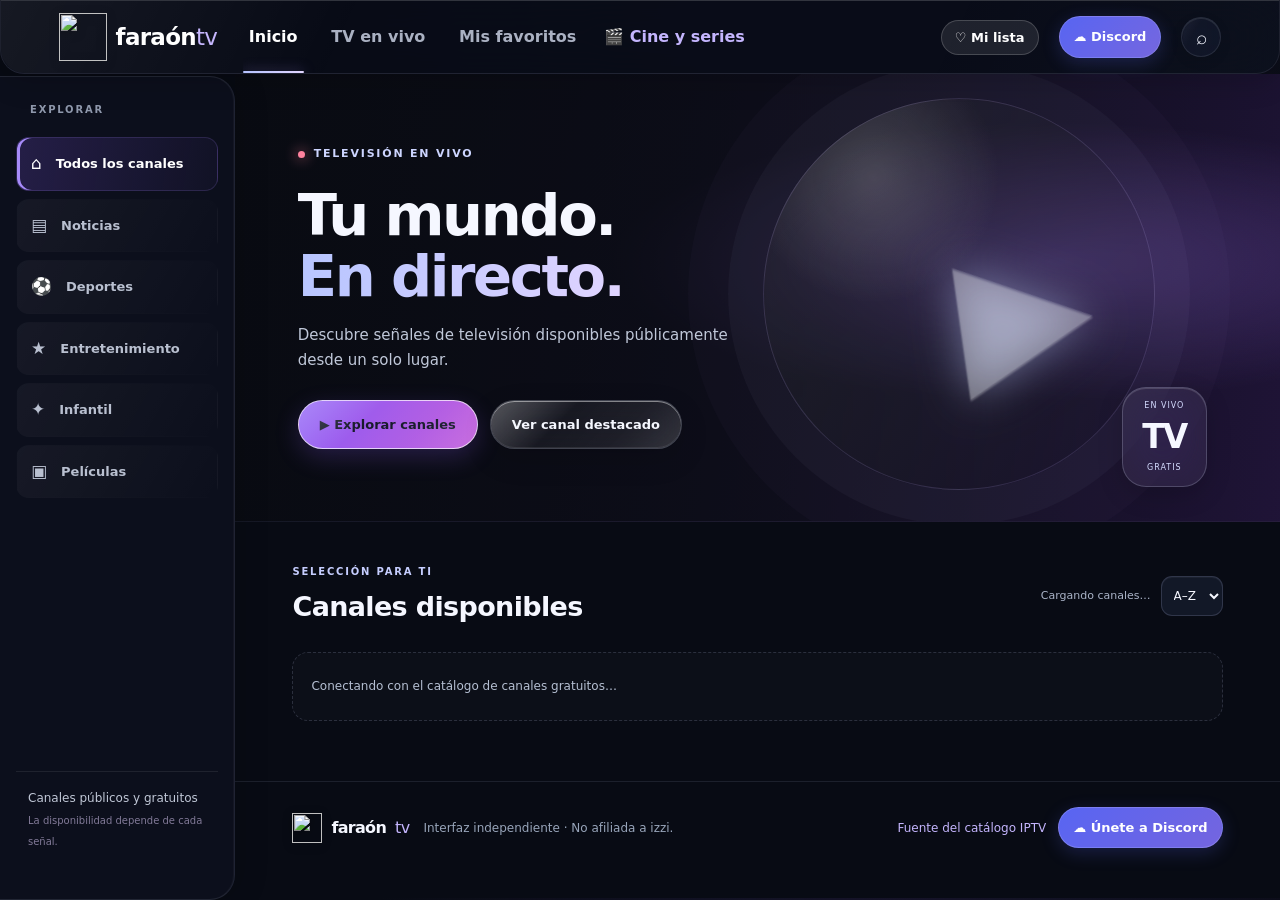
==== commit 4f0f5fca: "Add custom Liquid Glass live TV player controls" ====
--- a/index.html
+++ b/index.html
@@ -22,6 +22,6 @@
 <header class="topbar"><button class="menu-btn" id="menuBtn" aria-label="Abrir menú">☰</button><a class="brand" href="#"><img class="brand-mark brand-icon" src="https://file.garden/atfkA5LAxkEsYlWN/48804-removebg-preview.png" alt=""><span>faraón<span class="brand-light">tv</span></span></a><nav class="topnav"><button class="nav-link active" data-view="home">Inicio</button><button class="nav-link" data-view="live">TV en vivo</button><button class="nav-link" data-view="favorites">Mis favoritos</button><a class="nav-link cine-nav" href="cine.html">🎬 Cine y series</a></nav><div class="nav-overflow" id="navOverflow"><button id="navMoreBtn" class="nav-more-btn" aria-label="Más opciones" aria-expanded="false" aria-controls="navMoreMenu" hidden>•••</button><div id="navMoreMenu" class="nav-more-menu" hidden></div></div><div class="top-actions"><a class="discord-link" href="https://discord.gg/mPjn9RAq6B" target="_blank" rel="noopener noreferrer" aria-label="Únete a nuestro Discord">☁ Discord</a><button id="searchToggle" class="icon-btn" aria-label="Buscar">⌕</button><div id="accountMenu" class="account-menu" hidden><button id="accountTrigger" class="account-trigger" aria-expanded="false" aria-controls="accountPopover"><span id="accountAvatar" class="account-initial">F</span><span id="accountEmail" class="account-email">Mi cuenta</span>⌄</button><div id="accountPopover" class="account-pop" hidden><p id="accountDetails"></p><button id="signOutButton">Cerrar sesión</button></div></div></div></header>
 <aside id="sidebar" class="sidebar"><div class="mobile-menu-links" aria-label="Navegación principal"><div class="side-label">MENÚ PRINCIPAL</div><button class="side-link" data-view="home">⌂ <span>Inicio</span></button><button class="side-link" data-view="live">▶ <span>TV en vivo</span></button><button class="side-link" data-view="favorites">♡ <span>Mis favoritos</span></button><a class="side-link" href="cine.html">🎬 <span>Cine y series</span></a><button class="side-link" id="mobileSearchToggle">⌕ <span>Buscar canales</span></button><div class="mobile-menu-divider"></div></div><div class="side-label">EXPLORAR</div><button class="side-link selected" data-category="all">⌂ <span>Todos los canales</span></button><button class="side-link" data-category="news">▤ <span>Noticias</span></button><button class="side-link" data-category="sports">⚽ <span>Deportes</span></button><button class="side-link" data-category="entertainment">★ <span>Entretenimiento</span></button><button class="side-link" data-category="kids">✦ <span>Infantil</span></button><button class="side-link" data-category="movies">▣ <span>Películas</span></button><div class="side-note">Canales públicos y gratuitos<br><small>La disponibilidad depende de cada señal.</small></div></aside>
 <main><section class="hero"><div class="hero-shade"></div><div class="hero-content"><div class="eyebrow"><span class="live-dot"></span> TELEVISIÓN EN VIVO</div><h1>Tu mundo.<br><span>En directo.</span></h1><p>Descubre señales de televisión disponibles públicamente desde un solo lugar.</p><div class="hero-actions"><button id="exploreBtn" class="primary-btn">▶ Explorar canales</button><button id="featuredBtn" class="secondary-btn">Ver canal destacado</button></div></div><div class="hero-badge"><span>EN VIVO</span><strong>TV</strong><small>GRATIS</small></div></section>
-<section id="playerSection" class="player-section hidden"><div class="player-head"><div><span class="live-pill">● EN VIVO</span><h2 id="playingTitle">Selecciona un canal</h2></div><button id="closePlayer" class="icon-btn">✕</button></div><div class="video-wrap"><video id="video" controls playsinline></video><div id="playerMessage" class="player-message">Elige un canal para comenzar.</div></div><p class="player-hint">Si una señal no carga, puede estar fuera de línea o no permitir reproducción en este navegador.</p></section>
+<section id="playerSection" class="player-section hidden"><div class="player-head"><div><span class="live-pill">● EN VIVO</span><h2 id="playingTitle">Selecciona un canal</h2></div><button id="closePlayer" class="icon-btn">✕</button></div><div class="video-wrap live-player-shell"><video id="video" playsinline></video><div class="live-player-vignette"></div><div class="live-player-overlay" id="livePlayerOverlay"><div class="live-player-brand"><span class="live-brand-mark">F</span><span><strong>FARAÓN</strong><small>TV PLUS</small></span></div><span class="live-player-badge"><i></i> EN VIVO</span></div><div id="playerMessage" class="player-message">Elige un canal para comenzar.</div><div class="live-glass-controls"><button id="livePlay" class="glass-control glass-play" aria-label="Reproducir o pausar" title="Reproducir o pausar">Ⅱ</button><button id="liveMute" class="glass-control" aria-label="Silenciar" title="Silenciar">🔊</button><div class="live-volume"><span>VOLUMEN</span><input id="liveVolume" type="range" min="0" max="1" step="0.05" value="1" aria-label="Volumen"></div><span class="live-control-spacer"></span><span class="live-quality">SEÑAL EN DIRECTO</span><button id="liveFullscreen" class="glass-control" aria-label="Pantalla completa" title="Pantalla completa">⛶</button></div></div><p class="player-hint">Si una señal no carga, puede estar fuera de línea o no permitir reproducción en este navegador.</p></section>
 <section class="content-section" id="channelsSection"><div class="section-head"><div><p class="eyebrow purple">SELECCIÓN PARA TI</p><h2 id="sectionTitle">Canales disponibles</h2></div><div class="section-tools"><span id="channelCount" class="muted">Cargando canales…</span><select id="sortSelect" aria-label="Ordenar canales"><option value="name">A–Z</option><option value="country">País</option></select></div></div><div id="searchBox" class="search-box hidden"><input id="searchInput" type="search" placeholder="Busca un canal…" autocomplete="off"></div><div id="status" class="status">Conectando con el catálogo de canales gratuitos…</div><div id="channelGrid" class="channel-grid"></div><button id="loadMore" class="load-more hidden">Cargar más canales</button></section>
 <footer><span class="brand small-brand"><img class="brand-mark brand-icon" src="https://file.garden/atfkA5LAxkEsYlWN/48804-removebg-preview.png" alt=""> faraón<span class="brand-light">tv</span></span><span>Interfaz independiente · No afiliada a izzi.</span><div class="footer-links"><a href="https://github.com/iptv-org/iptv" target="_blank" rel="noreferrer">Fuente del catálogo IPTV</a><a class="discord-link footer-discord" href="https://discord.gg/mPjn9RAq6B" target="_blank" rel="noopener noreferrer">☁ Únete a Discord</a></div></footer></main><script src="app.js"></script><script src="library.js" defer></script></body></html>
--- a/styles.css
+++ b/styles.css
@@ -304,3 +304,65 @@
  .discord-link{display:none!important;}
 }
 @media(max-width:380px){.topbar{gap:5px;padding-left:8px;padding-right:8px}.topbar>.brand{font-size:16px}.topbar>.brand .brand-icon{flex-basis:27px;width:27px;height:27px;min-width:27px}.nav-more-btn{width:33px;height:33px}.top-actions{gap:5px!important}.icon-btn{width:34px;height:34px}}
+
+/* Enlaces del pie: fuente IPTV y Discord, fuera de la barra superior */
+.footer-links{display:flex;align-items:center;gap:14px;margin-left:auto;flex-wrap:wrap}.footer-links>a{margin-left:0}.footer-discord{font-size:11px;padding:8px 12px}@media(max-width:760px){.footer-links{width:100%;margin-left:0;gap:12px}.footer-discord{font-size:11px!important;width:auto!important;height:auto!important;padding:8px 12px!important}.footer-discord:before{content:none!important}}
+
+/* Mostrar Discord en el pie incluso en móvil: no heredar el ocultado del botón de la cabecera. */
+.footer-links .footer-discord{display:inline-flex!important;align-items:center;justify-content:center;visibility:visible!important;opacity:1!important;position:static!important;}
+
+
+/* FARAÓN TV PLUS · Pulido visual global: jerarquía, aire, legibilidad y estados */
+:root{--bg:#080b14;--panel:#111827;--text:#f5f7ff;--muted:#aab4c8;--purple:#a78bfa;--pink:#e879f9;--line:rgba(203,213,255,.13);--glass-edge:rgba(225,231,255,.18)}
+html{scroll-padding-top:88px;scrollbar-color:#4c3b70 #0a0d16}
+body{background:radial-gradient(ellipse at 70% -15%,rgba(91,64,155,.19),transparent 42%),var(--bg);line-height:1.5;-webkit-font-smoothing:antialiased}
+button,a,input,select{ -webkit-tap-highlight-color:transparent }
+button:focus-visible,a:focus-visible,input:focus-visible,select:focus-visible{outline:2px solid #c4b5fd;outline-offset:3px}
+.topbar{background:rgba(9,12,23,.92);border-bottom-color:rgba(203,213,255,.12);box-shadow:0 8px 30px rgba(0,0,0,.16)}
+.brand{letter-spacing:-.7px}.brand-light{color:#c4b5fd}
+.nav-link{transition:color .18s ease}.nav-link.active:after{height:2px;box-shadow:0 0 12px rgba(167,139,250,.55)}
+.sidebar{background:rgba(13,16,29,.97);border-right-color:rgba(203,213,255,.1);padding-top:25px}
+.side-link{min-height:43px;border:1px solid transparent;transition:background .18s,border-color .18s,color .18s}
+.side-link:hover{background:rgba(167,139,250,.09);border-color:rgba(167,139,250,.12)}
+.side-link.selected{background:linear-gradient(100deg,rgba(139,92,246,.2),rgba(139,92,246,.045));border-color:rgba(167,139,250,.16);box-shadow:inset 3px 0 #a78bfa}
+.hero{min-height:400px;background:radial-gradient(ellipse at 78% 42%,rgba(124,87,190,.48),transparent 38%),linear-gradient(112deg,#0b0e19 0%,#151127 57%,#201438 100%);padding-top:clamp(44px,6vw,72px);padding-bottom:clamp(44px,6vw,72px)}
+.hero:before{border-color:rgba(196,181,253,.16);box-shadow:0 0 0 35px rgba(196,181,253,.035),0 0 0 75px rgba(196,181,253,.025)}
+.hero h1{font-size:clamp(40px,4.5vw,62px);letter-spacing:-2.4px;line-height:1.06}
+.hero p{font-size:15px;color:#c0c8d9;max-width:450px}
+.primary-btn,.secondary-btn,.load-more{min-height:44px;transition:transform .18s ease,filter .18s ease,border-color .18s ease}
+.primary-btn{background:linear-gradient(120deg,#8b5cf6,#c15cdb);box-shadow:0 8px 24px rgba(139,92,246,.22)}
+.primary-btn:hover,.secondary-btn:hover,.load-more:hover{filter:brightness(1.08);transform:translateY(-1px)}
+.secondary-btn{background:rgba(255,255,255,.055);border-color:rgba(226,232,255,.2)}
+.hero-badge{background:rgba(255,255,255,.065);border-color:rgba(226,232,255,.2)}
+.content-section,.player-section{padding-top:clamp(28px,4vw,42px);padding-bottom:38px}
+.section-head{align-items:center;margin-bottom:24px}.section-head h2,.player-head h2{font-size:clamp(21px,2.2vw,27px);letter-spacing:-.65px}
+.section-tools{gap:10px}.section-tools select,select{min-height:40px;border-radius:11px;background-color:#121827;border-color:rgba(203,213,255,.16);font-size:12px}
+.channel-grid{grid-template-columns:repeat(auto-fill,minmax(165px,1fr));gap:16px}
+.channel-card{border-radius:17px;background:linear-gradient(145deg,#151c2c,#101522);border-color:rgba(203,213,255,.12);box-shadow:0 8px 22px rgba(0,0,0,.13);transition:transform .2s ease,border-color .2s ease,box-shadow .2s ease}
+.channel-card:hover{transform:translateY(-3px);border-color:rgba(167,139,250,.4);box-shadow:0 15px 30px rgba(0,0,0,.23)}
+.channel-card .channel-name{font-weight:750;letter-spacing:-.1px}
+.channel-card .channel-meta,.channel-card small{color:#aab4c8}
+.search-box{margin:0 0 20px}.search-box input{min-height:46px;border-radius:13px;border:1px solid rgba(203,213,255,.16);background:#101625;padding:12px 15px;color:#f5f7ff}
+.status{padding:24px 18px;border:1px dashed rgba(203,213,255,.16);border-radius:16px;background:rgba(255,255,255,.018);color:#b5bfd2;line-height:1.6}
+.player-section{margin:12px 5.5% 28px;padding:22px;border:1px solid rgba(203,213,255,.15);border-radius:22px;background:linear-gradient(145deg,#111827,#0d1220);box-shadow:0 18px 45px rgba(0,0,0,.22)}
+.player-head{align-items:center}.live-pill{display:inline-flex;align-items:center;gap:7px;padding:5px 9px;border-radius:999px;background:rgba(244,63,94,.1);color:#fda4af;font-size:10px;font-weight:850;letter-spacing:.08em}
+.video-wrap{border-radius:15px;overflow:hidden;background:#03050a;border:1px solid rgba(203,213,255,.12)}.video-wrap video{display:block;width:100%;max-height:72vh;background:#03050a}.player-hint{font-size:12px;color:#98a5ba;line-height:1.65}
+footer{display:flex;align-items:center;gap:14px;flex-wrap:wrap;margin-top:22px;padding:25px 5.5%;border-top:1px solid rgba(203,213,255,.1);background:rgba(8,11,20,.65);color:#98a5ba;font-size:12px}
+footer .brand{font-size:16px;color:#f5f7ff}footer .brand-icon{width:25px;height:25px;min-width:25px;flex-basis:25px}footer a:not(.discord-link){color:#c4b5fd;text-decoration:none}footer a:not(.discord-link):hover{text-decoration:underline;color:#fff}.footer-links{gap:12px}.footer-discord{box-shadow:none}
+.nav-more-menu,.account-pop{background:rgba(15,20,34,.98);border-color:rgba(203,213,255,.16);box-shadow:0 20px 55px rgba(0,0,0,.42)}
+#ftvLibrary .ftv-box{background:linear-gradient(145deg,#171e30,#0c1120);border-color:rgba(203,213,255,.2)}
+@media(min-width:761px){main{min-height:calc(100vh - 76px)}.hero{border-bottom:1px solid rgba(203,213,255,.05)}}
+@media(max-width:1000px){.channel-grid{grid-template-columns:repeat(auto-fill,minmax(145px,1fr));gap:13px}.hero-badge{right:4%;transform:scale(.9)}}
+@media(max-width:760px){
+ body{background:radial-gradient(ellipse at 75% 0%,rgba(91,64,155,.14),transparent 38%),var(--bg)}
+ .topbar{height:64px;padding-left:12px;padding-right:12px;background:#0b0f1b;border-bottom-color:rgba(203,213,255,.12)}
+ .sidebar{top:64px;width:min(290px,86vw);padding:22px 14px;background:#0d1220;box-shadow:18px 0 48px rgba(0,0,0,.35)}
+ main{margin-left:0}.hero{min-height:0;margin:12px 10px 8px;padding:29px 21px 31px;border-radius:22px;background:radial-gradient(ellipse at 90% 10%,rgba(124,87,190,.28),transparent 45%),linear-gradient(145deg,#111627,#171127)}
+ .hero:before{width:210px;height:210px;right:-85px;top:35px;box-shadow:0 0 0 24px rgba(196,181,253,.025)}.hero:after{right:6%;top:52px;font-size:82px;opacity:.7}
+ .hero-content{max-width:100%}.hero h1{font-size:clamp(38px,10vw,51px);letter-spacing:-1.8px;margin:17px 0 12px}.hero p{font-size:13px;max-width:330px;line-height:1.65}.hero-actions{gap:9px;margin-top:20px}.primary-btn,.secondary-btn{padding:12px 14px;font-size:12px;min-height:42px}.hero-badge{display:none}
+ .content-section,.player-section{padding:25px 13px 22px}.section-head{align-items:flex-start;flex-direction:column;gap:12px;margin-bottom:17px}.section-head h2,.player-head h2{font-size:22px}.section-tools{width:100%;justify-content:space-between}.muted{font-size:11px}.channel-grid{grid-template-columns:repeat(2,minmax(0,1fr));gap:11px}.channel-card{border-radius:14px}.player-section{margin:10px 10px 20px;padding:13px;border-radius:17px}.player-head{gap:10px}.video-wrap{border-radius:11px}.player-hint{font-size:11px}
+ footer{margin-top:14px;padding:22px 16px;gap:10px;background:#090d17}footer>span:nth-child(2){width:100%;order:3}.footer-links{width:100%;margin-left:0;gap:10px}.footer-discord{padding:9px 12px!important}
+}
+@media(max-width:380px){.hero{padding:25px 17px}.hero-actions{flex-direction:column;align-items:stretch}.hero-actions button{width:100%}.channel-grid{gap:9px}.channel-card{border-radius:12px}.content-section{padding-left:11px;padding-right:11px}.section-tools select{max-width:112px}}
+@media(hover:none),(pointer:coarse){.channel-card:hover{transform:none;box-shadow:0 8px 22px rgba(0,0,0,.13)}.primary-btn:hover,.secondary-btn:hover,.load-more:hover{transform:none}}
+@media(prefers-reduced-motion:reduce){.channel-card,.primary-btn,.secondary-btn,.load-more,.nav-link{transition:none!important}}
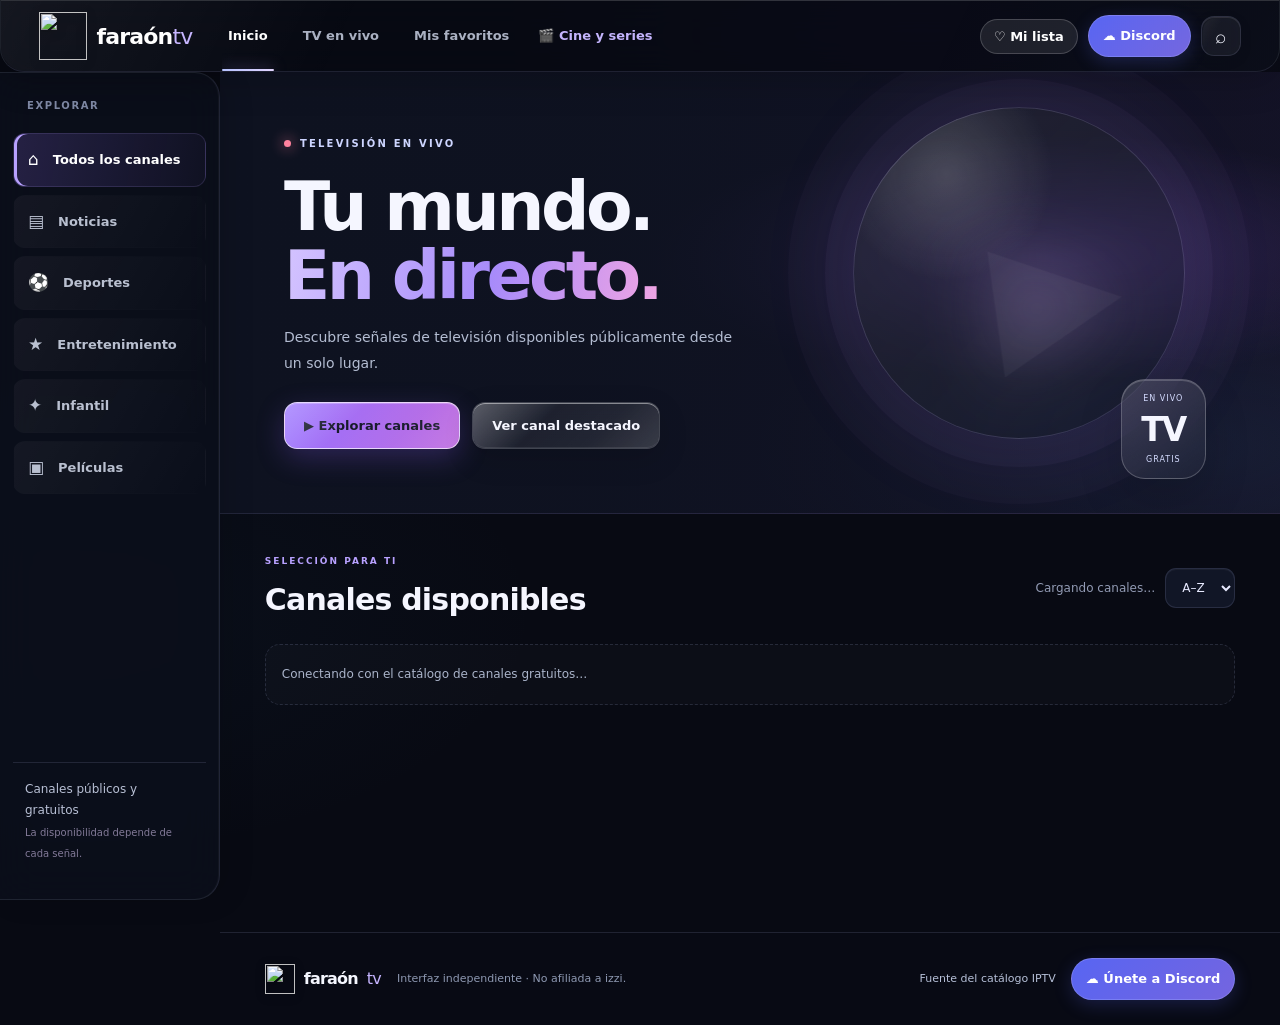
==== commit 38f9a0a7: "Prepare hero stage for LiquidGlassUI shader surface" ====
--- a/index.html
+++ b/index.html
@@ -21,7 +21,7 @@
 </script>
 <header class="topbar"><button class="menu-btn" id="menuBtn" aria-label="Abrir menú">☰</button><a class="brand" href="#"><img class="brand-mark brand-icon" src="https://file.garden/atfkA5LAxkEsYlWN/48804-removebg-preview.png" alt=""><span>faraón<span class="brand-light">tv</span></span></a><nav class="topnav"><button class="nav-link active" data-view="home">Inicio</button><button class="nav-link" data-view="live">TV en vivo</button><button class="nav-link" data-view="favorites">Mis favoritos</button><a class="nav-link cine-nav" href="cine.html">🎬 Cine y series</a></nav><div class="nav-overflow" id="navOverflow"><button id="navMoreBtn" class="nav-more-btn" aria-label="Más opciones" aria-expanded="false" aria-controls="navMoreMenu" hidden>•••</button><div id="navMoreMenu" class="nav-more-menu" hidden></div></div><div class="top-actions"><a class="discord-link" href="https://discord.gg/mPjn9RAq6B" target="_blank" rel="noopener noreferrer" aria-label="Únete a nuestro Discord">☁ Discord</a><button id="searchToggle" class="icon-btn" aria-label="Buscar">⌕</button><div id="accountMenu" class="account-menu" hidden><button id="accountTrigger" class="account-trigger" aria-expanded="false" aria-controls="accountPopover"><span id="accountAvatar" class="account-initial">F</span><span id="accountEmail" class="account-email">Mi cuenta</span>⌄</button><div id="accountPopover" class="account-pop" hidden><p id="accountDetails"></p><button id="signOutButton">Cerrar sesión</button></div></div></div></header>
 <aside id="sidebar" class="sidebar"><div class="mobile-menu-links" aria-label="Navegación principal"><div class="side-label">MENÚ PRINCIPAL</div><button class="side-link" data-view="home">⌂ <span>Inicio</span></button><button class="side-link" data-view="live">▶ <span>TV en vivo</span></button><button class="side-link" data-view="favorites">♡ <span>Mis favoritos</span></button><a class="side-link" href="cine.html">🎬 <span>Cine y series</span></a><button class="side-link" id="mobileSearchToggle">⌕ <span>Buscar canales</span></button><div class="mobile-menu-divider"></div></div><div class="side-label">EXPLORAR</div><button class="side-link selected" data-category="all">⌂ <span>Todos los canales</span></button><button class="side-link" data-category="news">▤ <span>Noticias</span></button><button class="side-link" data-category="sports">⚽ <span>Deportes</span></button><button class="side-link" data-category="entertainment">★ <span>Entretenimiento</span></button><button class="side-link" data-category="kids">✦ <span>Infantil</span></button><button class="side-link" data-category="movies">▣ <span>Películas</span></button><div class="side-note">Canales públicos y gratuitos<br><small>La disponibilidad depende de cada señal.</small></div></aside>
-<main><section class="hero"><div class="hero-shade"></div><div class="hero-content"><div class="eyebrow"><span class="live-dot"></span> TELEVISIÓN EN VIVO</div><h1>Tu mundo.<br><span>En directo.</span></h1><p>Descubre señales de televisión disponibles públicamente desde un solo lugar.</p><div class="hero-actions"><button id="exploreBtn" class="primary-btn">▶ Explorar canales</button><button id="featuredBtn" class="secondary-btn">Ver canal destacado</button></div></div><div class="hero-badge"><span>EN VIVO</span><strong>TV</strong><small>GRATIS</small></div></section>
+<main><div id="heroGlassRoot" class="hero-glass-root"><div class="hero-backdrop" aria-hidden="true"></div><section class="hero" data-liquid-glass="hero"><div class="hero-shade"></div><div class="hero-content"><div class="eyebrow"><span class="live-dot"></span> TELEVISIÓN EN VIVO</div><h1>Tu mundo.<br><span>En directo.</span></h1><p>Descubre señales de televisión disponibles públicamente desde un solo lugar.</p><div class="hero-actions"><button id="exploreBtn" class="primary-btn">▶ Explorar canales</button><button id="featuredBtn" class="secondary-btn">Ver canal destacado</button></div></div><div class="hero-badge"><span>EN VIVO</span><strong>TV</strong><small>GRATIS</small></div></section></div>
 <section id="playerSection" class="player-section hidden"><div class="player-head"><div><span class="live-pill">● EN VIVO</span><h2 id="playingTitle">Selecciona un canal</h2></div><button id="closePlayer" class="icon-btn">✕</button></div><div class="video-wrap live-player-shell"><video id="video" playsinline></video><div class="live-player-vignette"></div><div class="live-player-overlay" id="livePlayerOverlay"><div class="live-player-brand"><span class="live-brand-mark">F</span><span><strong>FARAÓN</strong><small>TV PLUS</small></span></div><span class="live-player-badge"><i></i> EN VIVO</span></div><div id="playerMessage" class="player-message">Elige un canal para comenzar.</div><div class="live-glass-controls"><button id="livePlay" class="glass-control glass-play" aria-label="Reproducir o pausar" title="Reproducir o pausar">Ⅱ</button><button id="liveMute" class="glass-control" aria-label="Silenciar" title="Silenciar">🔊</button><div class="live-volume"><span>VOLUMEN</span><input id="liveVolume" type="range" min="0" max="1" step="0.05" value="1" aria-label="Volumen"></div><span class="live-control-spacer"></span><span class="live-quality">SEÑAL EN DIRECTO</span><button id="liveFullscreen" class="glass-control" aria-label="Pantalla completa" title="Pantalla completa">⛶</button></div></div><p class="player-hint">Si una señal no carga, puede estar fuera de línea o no permitir reproducción en este navegador.</p></section>
 <section class="content-section" id="channelsSection"><div class="section-head"><div><p class="eyebrow purple">SELECCIÓN PARA TI</p><h2 id="sectionTitle">Canales disponibles</h2></div><div class="section-tools"><span id="channelCount" class="muted">Cargando canales…</span><select id="sortSelect" aria-label="Ordenar canales"><option value="name">A–Z</option><option value="country">País</option></select></div></div><div id="searchBox" class="search-box hidden"><input id="searchInput" type="search" placeholder="Busca un canal…" autocomplete="off"></div><div id="status" class="status">Conectando con el catálogo de canales gratuitos…</div><div id="channelGrid" class="channel-grid"></div><button id="loadMore" class="load-more hidden">Cargar más canales</button></section>
 <footer><span class="brand small-brand"><img class="brand-mark brand-icon" src="https://file.garden/atfkA5LAxkEsYlWN/48804-removebg-preview.png" alt=""> faraón<span class="brand-light">tv</span></span><span>Interfaz independiente · No afiliada a izzi.</span><div class="footer-links"><a href="https://github.com/iptv-org/iptv" target="_blank" rel="noreferrer">Fuente del catálogo IPTV</a><a class="discord-link footer-discord" href="https://discord.gg/mPjn9RAq6B" target="_blank" rel="noopener noreferrer">☁ Únete a Discord</a></div></footer></main><script src="app.js"></script><script src="library.js" defer></script></body></html>
--- a/styles.css
+++ b/styles.css
@@ -366,3 +366,97 @@
 @media(max-width:380px){.hero{padding:25px 17px}.hero-actions{flex-direction:column;align-items:stretch}.hero-actions button{width:100%}.channel-grid{gap:9px}.channel-card{border-radius:12px}.content-section{padding-left:11px;padding-right:11px}.section-tools select{max-width:112px}}
 @media(hover:none),(pointer:coarse){.channel-card:hover{transform:none;box-shadow:0 8px 22px rgba(0,0,0,.13)}.primary-btn:hover,.secondary-btn:hover,.load-more:hover{transform:none}}
 @media(prefers-reduced-motion:reduce){.channel-card,.primary-btn,.secondary-btn,.load-more,.nav-link{transition:none!important}}
+
+
+/* Reproductor propio de Faraón TV Plus: controles Liquid Glass, sin controles nativos del navegador */
+.live-player-shell{position:relative;isolation:isolate;overflow:hidden;border-radius:20px;border:1px solid rgba(224,231,255,.19);background:#03050a;box-shadow:0 22px 60px rgba(0,0,0,.32),inset 0 1px rgba(255,255,255,.18)}
+.live-player-shell video{display:block;width:100%;aspect-ratio:16/9;max-height:74vh;background:#03050a;object-fit:contain}
+.live-player-vignette{position:absolute;inset:0;pointer-events:none;background:linear-gradient(180deg,rgba(3,5,12,.55),transparent 28%,transparent 60%,rgba(3,5,12,.55));opacity:.85;transition:opacity .25s}
+.live-player-overlay{position:absolute;top:16px;left:17px;right:17px;display:flex;align-items:center;justify-content:space-between;gap:12px;pointer-events:none;transition:opacity .25s}
+.live-player-brand{display:flex;align-items:center;gap:9px;padding:8px 12px 8px 8px;border:1px solid rgba(255,255,255,.2);border-radius:15px;background:rgba(16,20,34,.38);color:#fff;backdrop-filter:blur(20px) saturate(155%);-webkit-backdrop-filter:blur(20px) saturate(155%);box-shadow:inset 0 1px rgba(255,255,255,.18),0 7px 22px rgba(0,0,0,.18)}
+.live-brand-mark{display:grid;place-items:center;width:30px;height:30px;border-radius:10px;background:linear-gradient(135deg,#c4b5fd,#8b5cf6);color:#171226;font-size:16px;font-weight:950;box-shadow:inset 0 1px rgba(255,255,255,.6)}
+.live-player-brand strong,.live-player-brand small{display:block;line-height:1.1;letter-spacing:.1em}.live-player-brand strong{font-size:10px}.live-player-brand small{font-size:8px;color:#d2c5ff;margin-top:4px}
+.live-player-badge{display:flex;align-items:center;gap:7px;padding:8px 11px;border:1px solid rgba(255,255,255,.2);border-radius:999px;background:rgba(14,18,31,.4);backdrop-filter:blur(18px);-webkit-backdrop-filter:blur(18px);font-size:10px;font-weight:850;letter-spacing:.09em;color:#fff;box-shadow:inset 0 1px rgba(255,255,255,.16)}.live-player-badge i{width:7px;height:7px;border-radius:50%;background:#fb7185;box-shadow:0 0 12px #fb7185;animation:liveSignalPulse 1.8s infinite}
+.live-glass-controls{position:absolute;left:14px;right:14px;bottom:14px;display:flex;align-items:center;gap:9px;padding:10px 12px;border:1px solid rgba(255,255,255,.2);border-top-color:rgba(255,255,255,.31);border-radius:18px;background:linear-gradient(115deg,rgba(28,31,49,.69),rgba(16,19,33,.55));backdrop-filter:blur(24px) saturate(160%);-webkit-backdrop-filter:blur(24px) saturate(160%);box-shadow:inset 0 1px rgba(255,255,255,.18),0 12px 30px rgba(0,0,0,.28);color:#fff;opacity:1;transition:opacity .25s,transform .25s}
+.glass-control{display:grid;place-items:center;flex:0 0 38px;width:38px;height:38px;padding:0;border:1px solid rgba(255,255,255,.19);border-radius:12px;background:rgba(255,255,255,.075);color:#fff;font-size:18px;cursor:pointer;box-shadow:inset 0 1px rgba(255,255,255,.12);transition:background .18s,border-color .18s,transform .18s}.glass-control:hover{background:rgba(196,181,253,.18);border-color:rgba(221,214,254,.42)}.glass-control:active{transform:scale(.96)}.glass-play{background:linear-gradient(135deg,rgba(196,181,253,.3),rgba(139,92,246,.22));border-color:rgba(221,214,254,.4);font-size:16px}
+.live-volume{display:flex;flex-direction:column;gap:4px;width:110px}.live-volume span{font-size:8px;font-weight:850;letter-spacing:.12em;color:#c7cce0}.live-volume input{width:100%;height:4px;accent-color:#c4b5fd;cursor:pointer}.live-control-spacer{flex:1}.live-quality{font-size:9px;letter-spacing:.1em;color:#d0d5e6;white-space:nowrap}
+@keyframes liveSignalPulse{0%,100%{opacity:1}50%{opacity:.45}}
+@media(hover:hover) and (pointer:fine){.live-player-shell:not(:hover):not(:focus-within) .live-glass-controls{opacity:.82}.live-player-shell:not(:hover):not(:focus-within) .live-player-vignette{opacity:.65}}
+@media(max-width:600px){.live-player-shell{border-radius:14px}.live-player-overlay{top:9px;left:9px;right:9px}.live-player-brand{padding:5px 8px 5px 5px;gap:6px;border-radius:12px}.live-brand-mark{width:25px;height:25px;border-radius:8px;font-size:13px}.live-player-brand strong{font-size:8px}.live-player-brand small{font-size:7px}.live-player-badge{padding:6px 8px;font-size:8px}.live-glass-controls{left:7px;right:7px;bottom:7px;gap:6px;padding:7px;border-radius:14px}.glass-control{flex-basis:34px;width:34px;height:34px;border-radius:10px;font-size:16px}.live-volume{width:76px}.live-volume span{font-size:7px}.live-quality{font-size:7px;letter-spacing:.04em}}
+@media(max-width:370px){.live-volume{width:58px}.live-quality{display:none}.live-glass-controls{gap:5px}.live-player-brand{gap:5px}.live-player-badge{gap:5px}}
+@media(hover:none),(pointer:coarse){.live-glass-controls{background:rgba(15,19,33,.78);backdrop-filter:blur(16px);-webkit-backdrop-filter:blur(16px)}}
+@media(prefers-reduced-motion:reduce){.live-player-badge i{animation:none}.live-glass-controls,.live-player-vignette,.glass-control{transition:none}}
+
+/* Mostrar/ocultar la interfaz del reproductor tocando el área del video */
+.live-player-shell.controls-hidden .live-glass-controls,.live-player-shell.controls-hidden .live-player-overlay,.live-player-shell.controls-hidden .live-player-vignette{opacity:0;visibility:hidden;pointer-events:none;transform:translateY(6px)}
+.live-player-shell .live-player-overlay,.live-player-shell .live-player-vignette{transition:opacity .22s,visibility .22s,transform .22s}
+
+
+/* Pantalla completa real: el reproductor ocupa todo el viewport y centra la señal */
+.live-player-shell:fullscreen,
+.live-player-shell:-webkit-full-screen{
+  width:100vw!important;height:100vh!important;height:100dvh!important;
+  max-width:none!important;max-height:none!important;
+  margin:0!important;padding:0!important;border:0!important;border-radius:0!important;
+  display:grid!important;place-items:center!important;overflow:hidden!important;
+  background:#000!important;box-shadow:none!important;
+}
+.live-player-shell:fullscreen video,
+.live-player-shell:-webkit-full-screen video{
+  display:block!important;width:100%!important;height:100%!important;
+  max-width:100vw!important;max-height:100vh!important;max-height:100dvh!important;
+  aspect-ratio:auto!important;object-fit:contain!important;
+}
+.live-player-shell:fullscreen .live-player-vignette,
+.live-player-shell:-webkit-full-screen .live-player-vignette{position:absolute;inset:0}
+.live-player-shell:fullscreen .live-player-overlay,
+.live-player-shell:-webkit-full-screen .live-player-overlay{top:max(14px,env(safe-area-inset-top));left:max(14px,env(safe-area-inset-left));right:max(14px,env(safe-area-inset-right))}
+.live-player-shell:fullscreen .live-glass-controls,
+.live-player-shell:-webkit-full-screen .live-glass-controls{left:max(14px,env(safe-area-inset-left));right:max(14px,env(safe-area-inset-right));bottom:max(14px,env(safe-area-inset-bottom))}
+
+
+/* Faraón TV Plus · renovación visual de portada */
+:root{--bg:#080a13;--panel:#111525;--panel-2:#171c30;--text:#f5f6ff;--muted:#a3abc3;--purple:#b8a1ff;--pink:#ec7bd2;--line:rgba(190,199,255,.13);--glow:rgba(139,92,246,.2)}
+html{scroll-padding-top:90px}
+body{background:radial-gradient(ellipse at 72% 0%,rgba(98,70,169,.16),transparent 32%),radial-gradient(ellipse at 4% 60%,rgba(37,90,130,.08),transparent 28%),var(--bg);color:var(--text);-webkit-font-smoothing:antialiased}
+.topbar{height:72px;padding-inline:clamp(14px,3vw,46px);gap:clamp(14px,2.3vw,34px);background:rgba(8,10,19,.84);border-bottom:1px solid var(--line);box-shadow:0 10px 35px rgba(0,0,0,.18)}
+.brand{font-size:22px;letter-spacing:-.8px}.brand-light{color:#c5b4ff}
+.topnav{gap:clamp(12px,1.8vw,25px)}.nav-link{font-size:13px;transition:color .18s}.nav-link.active:after{height:2px;box-shadow:0 0 14px rgba(184,161,255,.6)}
+.top-actions{gap:10px}.icon-btn,.menu-btn{border-radius:13px;background:rgba(255,255,255,.055);border-color:var(--line);transition:background .18s,border-color .18s,transform .18s}.icon-btn:hover,.menu-btn:hover{background:rgba(184,161,255,.13);border-color:rgba(184,161,255,.32)}
+.discord-link{box-shadow:0 8px 24px rgba(88,101,242,.2)}
+.sidebar{top:72px;width:220px;padding:25px 13px 18px;background:rgba(12,15,27,.9);border-right-color:var(--line);backdrop-filter:blur(18px)}
+.side-label{color:#7f89a5;letter-spacing:1.6px}.side-link{border:1px solid transparent;border-radius:12px;transition:background .18s,border-color .18s,color .18s}.side-link:hover{background:rgba(255,255,255,.045);border-color:var(--line)}.side-link.selected{background:linear-gradient(100deg,rgba(155,121,255,.19),rgba(155,121,255,.045));border-color:rgba(184,161,255,.14);box-shadow:inset 3px 0 #b8a1ff;color:#fff}
+.side-note{border-top-color:var(--line);color:#b8c0d5}
+main{margin-left:220px}
+.hero{min-height:410px;padding:clamp(38px,5vw,68px) clamp(22px,5vw,70px);background:radial-gradient(ellipse at 78% 42%,rgba(117,78,192,.48),transparent 34%),radial-gradient(ellipse at 92% 85%,rgba(55,104,154,.2),transparent 32%),linear-gradient(115deg,#101424 0%,#15132a 54%,#171329 100%);border-bottom:1px solid rgba(190,199,255,.1)}
+.hero:before{width:330px;height:330px;right:9%;top:35px;border-color:rgba(206,188,255,.18);box-shadow:0 0 0 28px rgba(199,163,255,.035),0 0 0 65px rgba(199,163,255,.025),0 0 100px rgba(139,92,246,.12)}
+.hero:after{right:15%;top:95px;font-size:clamp(110px,13vw,170px);color:rgba(255,255,255,.045);text-shadow:0 0 70px rgba(215,183,255,.25)}
+.hero-shade{background:linear-gradient(90deg,#0e1220 0%,rgba(14,18,32,.92) 35%,rgba(14,18,32,.35) 100%)}
+.hero-content{max-width:570px}.hero .eyebrow{font-size:10px;letter-spacing:2.2px}.hero h1{font-size:clamp(43px,5.3vw,70px);line-height:1.02;letter-spacing:-3.5px;margin:21px 0 15px}.hero h1 span{background:linear-gradient(100deg,#d4c4ff,#a78bfa 55%,#f1a5e3);-webkit-background-clip:text;background-clip:text;color:transparent}.hero p{font-size:14px;color:#b4bdd2;line-height:1.8}
+.primary-btn,.secondary-btn{min-height:46px;border-radius:13px;padding:13px 19px;transition:transform .18s,filter .18s,background .18s}.primary-btn{background:linear-gradient(110deg,#9872ff,#bd69df);box-shadow:0 9px 28px rgba(139,92,246,.25),inset 0 1px rgba(255,255,255,.24)}.primary-btn:hover,.secondary-btn:hover{transform:translateY(-2px);filter:brightness(1.08)}.secondary-btn{background:rgba(255,255,255,.065);border-color:rgba(255,255,255,.16);backdrop-filter:blur(12px)}
+.hero-badge{background:linear-gradient(145deg,rgba(255,255,255,.13),rgba(255,255,255,.035));border-color:rgba(255,255,255,.22);backdrop-filter:blur(20px);box-shadow:inset 0 1px rgba(255,255,255,.18),0 20px 45px rgba(0,0,0,.15)}
+.content-section{padding:clamp(25px,3.2vw,43px) clamp(17px,3.5vw,48px) 52px;min-height:44vh}
+.section-head{gap:16px;margin-bottom:22px}.section-head .eyebrow{font-size:9px;letter-spacing:2px;color:#b8a1ff}.section-head h2{font-size:clamp(23px,2.5vw,30px);letter-spacing:-.8px;margin-top:5px}.muted{color:#929bb4;font-size:12px}
+.section-tools select{color:#e8eaff;background:#111626;border:1px solid var(--line);border-radius:11px;padding:10px 12px;outline:none}
+.search-box{margin:0 0 18px}.search-box input{width:100%;min-height:47px;padding:0 15px;border:1px solid rgba(184,161,255,.24);border-radius:14px;background:rgba(17,21,37,.88);color:#fff;outline:none}.search-box input:focus{border-color:#b8a1ff;box-shadow:0 0 0 3px rgba(184,161,255,.1)}
+.channel-grid{grid-template-columns:repeat(auto-fill,minmax(155px,1fr));gap:14px}
+.channel-card{position:relative;min-width:0;padding:15px 13px 13px;border:1px solid rgba(190,199,255,.105);border-top-color:rgba(255,255,255,.13);border-radius:17px;background:linear-gradient(145deg,rgba(24,30,49,.92),rgba(14,18,31,.96));box-shadow:0 8px 24px rgba(0,0,0,.12),inset 0 1px rgba(255,255,255,.025);transition:transform .2s,border-color .2s,box-shadow .2s}
+.channel-logo{height:82px;margin-bottom:13px;border-radius:13px;background:radial-gradient(circle at 50% 30%,rgba(142,116,211,.17),transparent 70%),linear-gradient(145deg,#1d263b,#131827);border:1px solid rgba(255,255,255,.055)}
+.channel-logo img{max-width:76%;max-height:76%;object-fit:contain;filter:drop-shadow(0 4px 9px rgba(0,0,0,.22))}
+.logo-fallback{font-size:23px;font-weight:850;letter-spacing:-.8px;color:#d7ccff;text-shadow:0 3px 20px rgba(184,161,255,.2)}
+.channel-name{font-size:13px;font-weight:750;letter-spacing:-.15px;line-height:1.4;color:#f5f6ff}
+.channel-meta{margin-top:7px;gap:8px;color:#8994af;font-size:10px}.channel-live{font-size:9px;letter-spacing:.45px;color:#ff9bb6;font-weight:850}
+.favorite{top:10px;right:10px;width:30px;height:30px;border:1px solid rgba(255,255,255,.12);border-radius:10px;background:rgba(7,10,18,.5);color:#b8c0d5;backdrop-filter:blur(10px);transition:background .18s,color .18s,transform .18s}.favorite.on{background:rgba(236,123,210,.14);color:#ff9bd8;border-color:rgba(236,123,210,.3)}
+.load-more{margin-top:25px;padding:13px 20px;border:1px solid rgba(184,161,255,.25);border-radius:13px;background:rgba(139,92,246,.13);color:#e6dcff;font-weight:750;transition:background .18s,transform .18s}.load-more:hover{background:rgba(139,92,246,.22);transform:translateY(-1px)}
+.status{padding:20px 16px;color:#aab4ca;border:1px dashed rgba(190,199,255,.15);border-radius:15px;background:rgba(255,255,255,.018)}
+.player-section{margin:24px clamp(12px,3.5vw,48px) 0;padding:20px;border:1px solid rgba(190,199,255,.13);border-radius:23px;background:linear-gradient(145deg,rgba(20,25,42,.96),rgba(11,14,25,.98));box-shadow:0 18px 48px rgba(0,0,0,.18)}
+.player-head h2{font-size:clamp(18px,2.5vw,25px);letter-spacing:-.6px}.live-pill{font-size:9px;letter-spacing:1px}
+.player-hint{color:#909bb5;font-size:11px;line-height:1.7;margin:13px 2px 0}
+footer{gap:16px;padding:25px clamp(17px,3.5vw,48px);border-top-color:var(--line);color:#8e99b2;font-size:11px}
+.footer-links{display:flex;gap:15px;align-items:center;flex-wrap:wrap}.footer-links>a:not(.discord-link){color:#b6c0d8;text-decoration:none}.footer-links>a:not(.discord-link):hover{color:#d5c5ff}
+button:focus-visible,a:focus-visible,input:focus-visible,select:focus-visible{outline:2px solid #c4b5fd;outline-offset:3px}
+@media(hover:hover) and (pointer:fine){.channel-card:hover{transform:translateY(-4px);border-color:rgba(184,161,255,.35);box-shadow:0 17px 35px rgba(0,0,0,.23),0 0 0 1px rgba(184,161,255,.035)}.channel-card:hover .channel-logo{border-color:rgba(184,161,255,.18)}.favorite:hover{transform:scale(1.06);color:#ff9bd8}}
+@media(max-width:1000px){.topbar{gap:14px}.topnav{gap:12px}.nav-link{font-size:12px}.sidebar{width:200px}main{margin-left:200px}.channel-grid{grid-template-columns:repeat(auto-fill,minmax(145px,1fr))}}
+@media(max-width:760px){.topbar{height:64px;padding-inline:12px;gap:10px}.brand{font-size:20px}.sidebar{top:64px;width:min(290px,86vw);background:rgba(12,15,27,.97);box-shadow:18px 0 55px rgba(0,0,0,.35)}main{margin-left:0}.hero{min-height:380px;padding:40px 23px}.hero:before{right:-110px;top:55px;width:280px;height:280px}.hero:after{right:5%;top:95px;font-size:120px}.hero-shade{background:linear-gradient(90deg,rgba(14,18,32,.96),rgba(14,18,32,.7) 65%,rgba(14,18,32,.35))}.hero h1{font-size:clamp(43px,10vw,61px)}.hero-badge{right:17px;bottom:17px;transform:scale(.78);transform-origin:bottom right}.content-section{padding:26px 14px 38px}.section-head{align-items:flex-start}.section-tools{gap:7px}.section-tools select{padding:8px 9px}.channel-grid{grid-template-columns:repeat(2,minmax(0,1fr));gap:10px}.channel-card{padding:12px 10px 11px;border-radius:15px}.channel-logo{height:75px}.channel-name{font-size:12px}.player-section{margin:15px 9px 0;padding:12px;border-radius:17px}.live-player-shell{border-radius:12px}footer{padding:23px 15px;align-items:flex-start;flex-direction:column;gap:12px}.footer-links{gap:12px}}
+@media(max-width:380px){.hero{padding:34px 17px;min-height:365px}.hero-actions{gap:8px}.primary-btn,.secondary-btn{padding:12px 13px;font-size:12px}.channel-card{padding:10px 8px}.channel-logo{height:65px}.channel-meta{font-size:9px}.section-tools{flex-direction:column;align-items:flex-end}}
+@media(prefers-reduced-motion:reduce){.channel-card,.primary-btn,.secondary-btn,.icon-btn,.side-link{transition:none!important}}
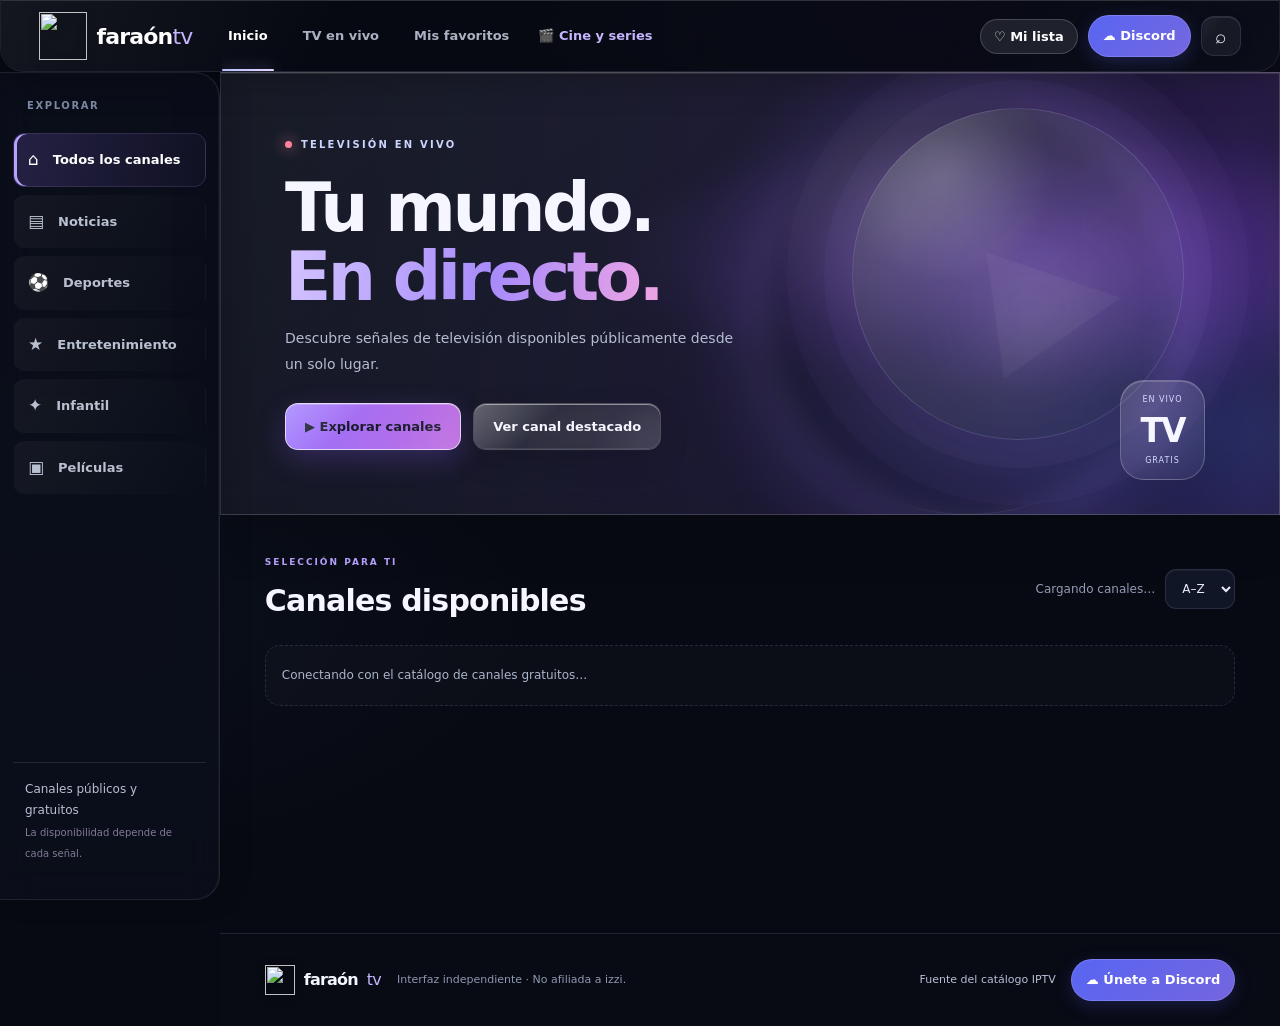
==== commit e63997a9: "Add isolated LiquidGlassUI root to navigation" ====
--- a/index.html
+++ b/index.html
@@ -19,7 +19,7 @@
 accountTrigger?.addEventListener('click',()=>{accountPopover.hidden=!accountPopover.hidden;accountTrigger.setAttribute('aria-expanded',String(!accountPopover.hidden));});document.addEventListener('click',e=>{if(accountMenu&&!accountMenu.contains(e.target)){accountPopover.hidden=true;accountTrigger?.setAttribute('aria-expanded','false');}});
 signOutButton?.addEventListener('click',async()=>{signOutButton.disabled=true;signOutButton.textContent='Cerrando sesión…';const {error}=await supabase.auth.signOut();if(error){accountDetails.textContent='No se pudo cerrar sesión: '+error.message;signOutButton.disabled=false;signOutButton.textContent='Cerrar sesión';return;}showAccount(null);gate.hidden=false;document.body.classList.add('auth-locked');signOutButton.disabled=false;signOutButton.textContent='Cerrar sesión';});supabase.auth.getSession().then(({data})=>showAccount(data.session));supabase.auth.onAuthStateChange((_event,session)=>showAccount(session));
 </script>
-<header class="topbar"><button class="menu-btn" id="menuBtn" aria-label="Abrir menú">☰</button><a class="brand" href="#"><img class="brand-mark brand-icon" src="https://file.garden/atfkA5LAxkEsYlWN/48804-removebg-preview.png" alt=""><span>faraón<span class="brand-light">tv</span></span></a><nav class="topnav"><button class="nav-link active" data-view="home">Inicio</button><button class="nav-link" data-view="live">TV en vivo</button><button class="nav-link" data-view="favorites">Mis favoritos</button><a class="nav-link cine-nav" href="cine.html">🎬 Cine y series</a></nav><div class="nav-overflow" id="navOverflow"><button id="navMoreBtn" class="nav-more-btn" aria-label="Más opciones" aria-expanded="false" aria-controls="navMoreMenu" hidden>•••</button><div id="navMoreMenu" class="nav-more-menu" hidden></div></div><div class="top-actions"><a class="discord-link" href="https://discord.gg/mPjn9RAq6B" target="_blank" rel="noopener noreferrer" aria-label="Únete a nuestro Discord">☁ Discord</a><button id="searchToggle" class="icon-btn" aria-label="Buscar">⌕</button><div id="accountMenu" class="account-menu" hidden><button id="accountTrigger" class="account-trigger" aria-expanded="false" aria-controls="accountPopover"><span id="accountAvatar" class="account-initial">F</span><span id="accountEmail" class="account-email">Mi cuenta</span>⌄</button><div id="accountPopover" class="account-pop" hidden><p id="accountDetails"></p><button id="signOutButton">Cerrar sesión</button></div></div></div></header>
+<div id="navGlassRoot" class="nav-glass-root"><div class="nav-glass-backdrop" aria-hidden="true"></div><header class="topbar" data-liquid-glass="nav"><button class="menu-btn" id="menuBtn" aria-label="Abrir menú">☰</button><a class="brand" href="#"><img class="brand-mark brand-icon" src="https://file.garden/atfkA5LAxkEsYlWN/48804-removebg-preview.png" alt=""><span>faraón<span class="brand-light">tv</span></span></a><nav class="topnav"><button class="nav-link active" data-view="home">Inicio</button><button class="nav-link" data-view="live">TV en vivo</button><button class="nav-link" data-view="favorites">Mis favoritos</button><a class="nav-link cine-nav" href="cine.html">🎬 Cine y series</a></nav><div class="nav-overflow" id="navOverflow"><button id="navMoreBtn" class="nav-more-btn" aria-label="Más opciones" aria-expanded="false" aria-controls="navMoreMenu" hidden>•••</button><div id="navMoreMenu" class="nav-more-menu" hidden></div></div><div class="top-actions"><a class="discord-link" href="https://discord.gg/mPjn9RAq6B" target="_blank" rel="noopener noreferrer" aria-label="Únete a nuestro Discord">☁ Discord</a><button id="searchToggle" class="icon-btn" aria-label="Buscar">⌕</button><div id="accountMenu" class="account-menu" hidden><button id="accountTrigger" class="account-trigger" aria-expanded="false" aria-controls="accountPopover"><span id="accountAvatar" class="account-initial">F</span><span id="accountEmail" class="account-email">Mi cuenta</span>⌄</button><div id="accountPopover" class="account-pop" hidden><p id="accountDetails"></p><button id="signOutButton">Cerrar sesión</button></div></div></div></header></div>
 <aside id="sidebar" class="sidebar"><div class="mobile-menu-links" aria-label="Navegación principal"><div class="side-label">MENÚ PRINCIPAL</div><button class="side-link" data-view="home">⌂ <span>Inicio</span></button><button class="side-link" data-view="live">▶ <span>TV en vivo</span></button><button class="side-link" data-view="favorites">♡ <span>Mis favoritos</span></button><a class="side-link" href="cine.html">🎬 <span>Cine y series</span></a><button class="side-link" id="mobileSearchToggle">⌕ <span>Buscar canales</span></button><div class="mobile-menu-divider"></div></div><div class="side-label">EXPLORAR</div><button class="side-link selected" data-category="all">⌂ <span>Todos los canales</span></button><button class="side-link" data-category="news">▤ <span>Noticias</span></button><button class="side-link" data-category="sports">⚽ <span>Deportes</span></button><button class="side-link" data-category="entertainment">★ <span>Entretenimiento</span></button><button class="side-link" data-category="kids">✦ <span>Infantil</span></button><button class="side-link" data-category="movies">▣ <span>Películas</span></button><div class="side-note">Canales públicos y gratuitos<br><small>La disponibilidad depende de cada señal.</small></div></aside>
 <main><div id="heroGlassRoot" class="hero-glass-root"><div class="hero-backdrop" aria-hidden="true"></div><section class="hero" data-liquid-glass="hero"><div class="hero-shade"></div><div class="hero-content"><div class="eyebrow"><span class="live-dot"></span> TELEVISIÓN EN VIVO</div><h1>Tu mundo.<br><span>En directo.</span></h1><p>Descubre señales de televisión disponibles públicamente desde un solo lugar.</p><div class="hero-actions"><button id="exploreBtn" class="primary-btn">▶ Explorar canales</button><button id="featuredBtn" class="secondary-btn">Ver canal destacado</button></div></div><div class="hero-badge"><span>EN VIVO</span><strong>TV</strong><small>GRATIS</small></div></section></div>
 <section id="playerSection" class="player-section hidden"><div class="player-head"><div><span class="live-pill">● EN VIVO</span><h2 id="playingTitle">Selecciona un canal</h2></div><button id="closePlayer" class="icon-btn">✕</button></div><div class="video-wrap live-player-shell"><video id="video" playsinline></video><div class="live-player-vignette"></div><div class="live-player-overlay" id="livePlayerOverlay"><div class="live-player-brand"><span class="live-brand-mark">F</span><span><strong>FARAÓN</strong><small>TV PLUS</small></span></div><span class="live-player-badge"><i></i> EN VIVO</span></div><div id="playerMessage" class="player-message">Elige un canal para comenzar.</div><div class="live-glass-controls"><button id="livePlay" class="glass-control glass-play" aria-label="Reproducir o pausar" title="Reproducir o pausar">Ⅱ</button><button id="liveMute" class="glass-control" aria-label="Silenciar" title="Silenciar">🔊</button><div class="live-volume"><span>VOLUMEN</span><input id="liveVolume" type="range" min="0" max="1" step="0.05" value="1" aria-label="Volumen"></div><span class="live-control-spacer"></span><span class="live-quality">SEÑAL EN DIRECTO</span><button id="liveFullscreen" class="glass-control" aria-label="Pantalla completa" title="Pantalla completa">⛶</button></div></div><p class="player-hint">Si una señal no carga, puede estar fuera de línea o no permitir reproducción en este navegador.</p></section>
--- a/styles.css
+++ b/styles.css
@@ -460,3 +460,87 @@
 @media(max-width:760px){.topbar{height:64px;padding-inline:12px;gap:10px}.brand{font-size:20px}.sidebar{top:64px;width:min(290px,86vw);background:rgba(12,15,27,.97);box-shadow:18px 0 55px rgba(0,0,0,.35)}main{margin-left:0}.hero{min-height:380px;padding:40px 23px}.hero:before{right:-110px;top:55px;width:280px;height:280px}.hero:after{right:5%;top:95px;font-size:120px}.hero-shade{background:linear-gradient(90deg,rgba(14,18,32,.96),rgba(14,18,32,.7) 65%,rgba(14,18,32,.35))}.hero h1{font-size:clamp(43px,10vw,61px)}.hero-badge{right:17px;bottom:17px;transform:scale(.78);transform-origin:bottom right}.content-section{padding:26px 14px 38px}.section-head{align-items:flex-start}.section-tools{gap:7px}.section-tools select{padding:8px 9px}.channel-grid{grid-template-columns:repeat(2,minmax(0,1fr));gap:10px}.channel-card{padding:12px 10px 11px;border-radius:15px}.channel-logo{height:75px}.channel-name{font-size:12px}.player-section{margin:15px 9px 0;padding:12px;border-radius:17px}.live-player-shell{border-radius:12px}footer{padding:23px 15px;align-items:flex-start;flex-direction:column;gap:12px}.footer-links{gap:12px}}
 @media(max-width:380px){.hero{padding:34px 17px;min-height:365px}.hero-actions{gap:8px}.primary-btn,.secondary-btn{padding:12px 13px;font-size:12px}.channel-card{padding:10px 8px}.channel-logo{height:65px}.channel-meta{font-size:9px}.section-tools{flex-direction:column;align-items:flex-end}}
 @media(prefers-reduced-motion:reduce){.channel-card,.primary-btn,.secondary-btn,.icon-btn,.side-link{transition:none!important}}
+
+
+/* LiquidGlassUI · superficie óptica WebGL real en la portada */
+.hero-glass-root{
+  position:relative;
+  isolation:isolate;
+  overflow:visible;
+  background:transparent;
+}
+.hero-backdrop{
+  position:absolute;
+  inset:0;
+  z-index:0;
+  pointer-events:none;
+  overflow:hidden;
+  background:
+    radial-gradient(ellipse at 78% 42%,rgba(124,87,190,.52),transparent 38%),
+    radial-gradient(ellipse at 92% 82%,rgba(64,132,175,.2),transparent 34%),
+    linear-gradient(115deg,#0b0e19 0%,#151127 57%,#201438 100%);
+}
+.hero-backdrop::before{
+  content:"";
+  position:absolute;
+  width:clamp(230px,32vw,410px);
+  aspect-ratio:1;
+  right:10%;
+  top:7%;
+  border-radius:50%;
+  border:1px solid rgba(226,230,255,.28);
+  background:radial-gradient(circle at 32% 24%,rgba(255,255,255,.16),transparent 34%),radial-gradient(circle,rgba(173,150,255,.12),transparent 68%);
+  box-shadow:inset 0 1px 18px rgba(255,255,255,.1),0 0 0 28px rgba(196,181,253,.035),0 0 0 62px rgba(196,181,253,.022),0 0 100px rgba(139,92,246,.18);
+}
+.hero-backdrop::after{
+  content:"";
+  position:absolute;
+  inset:0;
+  background:linear-gradient(90deg,rgba(7,10,18,.62),rgba(7,10,18,.28) 45%,rgba(7,10,18,.02));
+}
+.hero-glass-root>.hero{
+  position:relative;
+  z-index:1;
+  background:rgba(255,255,255,.035)!important;
+  border:1px solid rgba(226,231,255,.16);
+  border-top-color:rgba(255,255,255,.28);
+  box-shadow:inset 0 1px rgba(255,255,255,.13),0 18px 50px rgba(0,0,0,.13);
+  -webkit-backdrop-filter:none!important;
+  backdrop-filter:none!important;
+}
+.hero-glass-root>.hero .hero-shade{
+  background:linear-gradient(90deg,rgba(8,11,20,.24),rgba(8,11,20,.08) 46%,transparent);
+}
+.hero-glass-root>.hero .hero-content,
+.hero-glass-root>.hero .hero-badge{z-index:3}
+.hero-glass-root>.hero:before{z-index:2;pointer-events:none}
+.hero-glass-root>.hero:after{z-index:2;pointer-events:none}
+.hero-glass-root .hero-backdrop{border-radius:0}
+.hero-glass-root .hero canvas{pointer-events:none}
+body.liquidglass-fallback .hero-glass-root>.hero{
+  background:linear-gradient(135deg,rgba(255,255,255,.09),rgba(166,151,255,.045))!important;
+  -webkit-backdrop-filter:blur(12px) saturate(145%)!important;
+  backdrop-filter:blur(12px) saturate(145%)!important;
+}
+.live-glass-controls.liquidglass-active{
+  background:rgba(255,255,255,.025)!important;
+  -webkit-backdrop-filter:none!important;
+  backdrop-filter:none!important;
+}
+.live-glass-controls.liquidglass-active .glass-control{
+  background:rgba(255,255,255,.055);
+  border-color:rgba(255,255,255,.24);
+}
+@media(max-width:760px){
+  .hero-glass-root{margin:12px 10px 8px}
+  .hero-glass-root>.hero{margin:0;border-radius:22px;overflow:visible;min-height:410px}
+  .hero-glass-root .hero-backdrop{border-radius:22px}
+  .hero-backdrop::before{right:-18%;top:18%;width:245px}
+  .hero-backdrop::after{background:linear-gradient(90deg,rgba(7,10,18,.48),rgba(7,10,18,.22) 65%,rgba(7,10,18,.06))}
+}
+@media(max-width:380px){
+  .hero-glass-root>.hero{min-height:365px}
+}
+@media(prefers-reduced-motion:reduce){
+  .hero-glass-root *{scroll-behavior:auto!important}
+}
